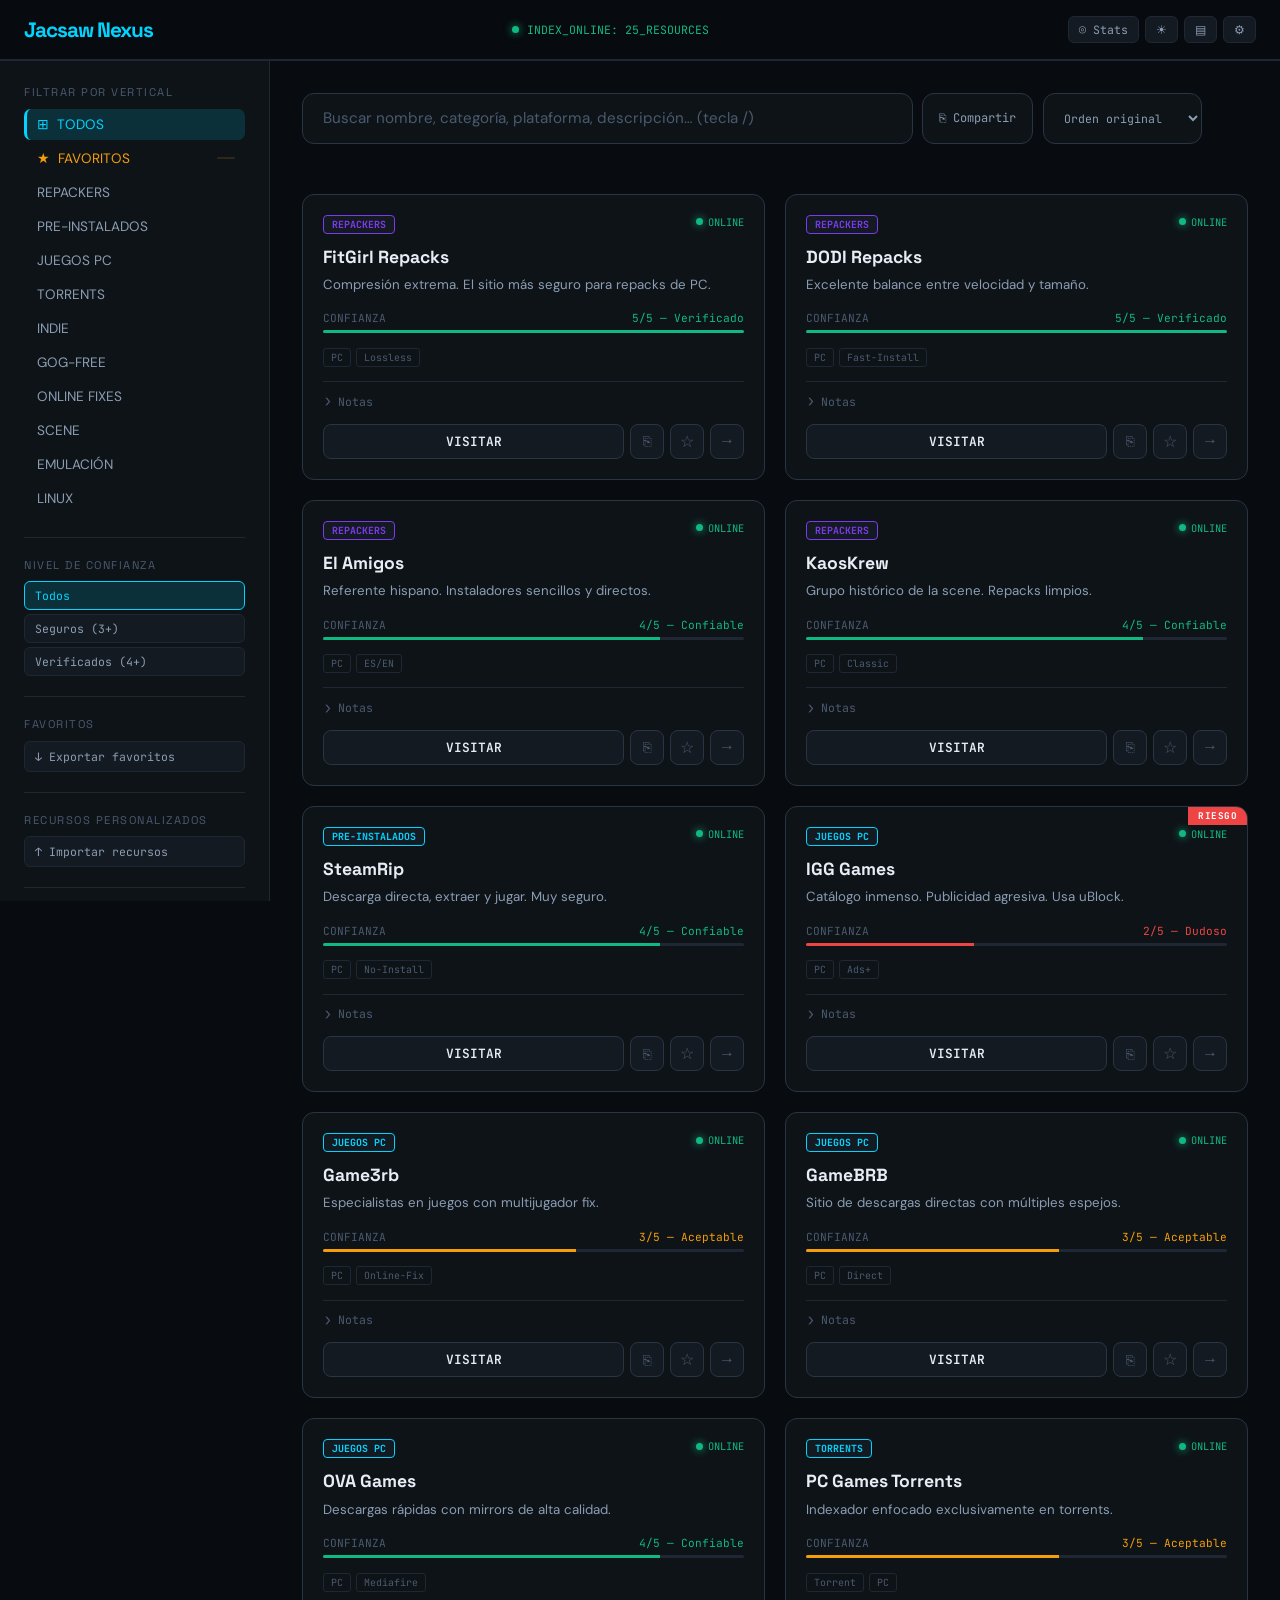
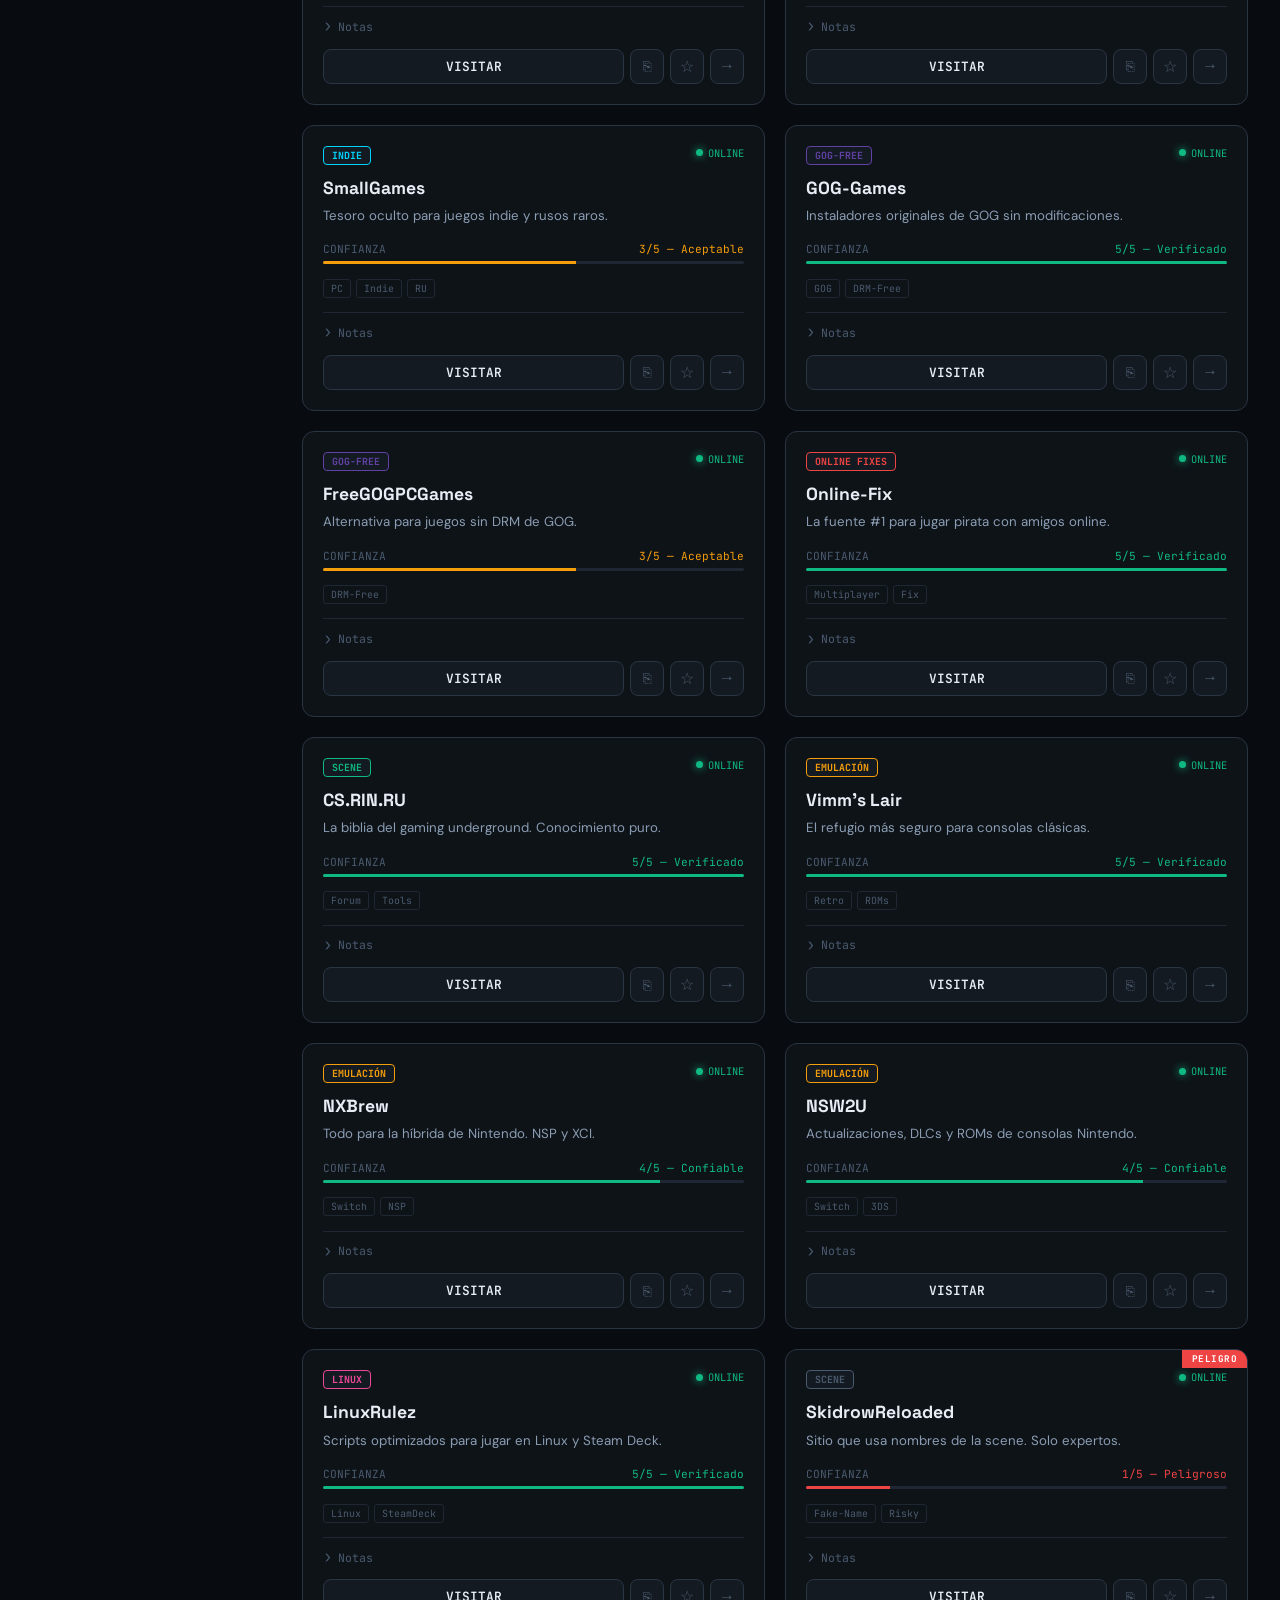
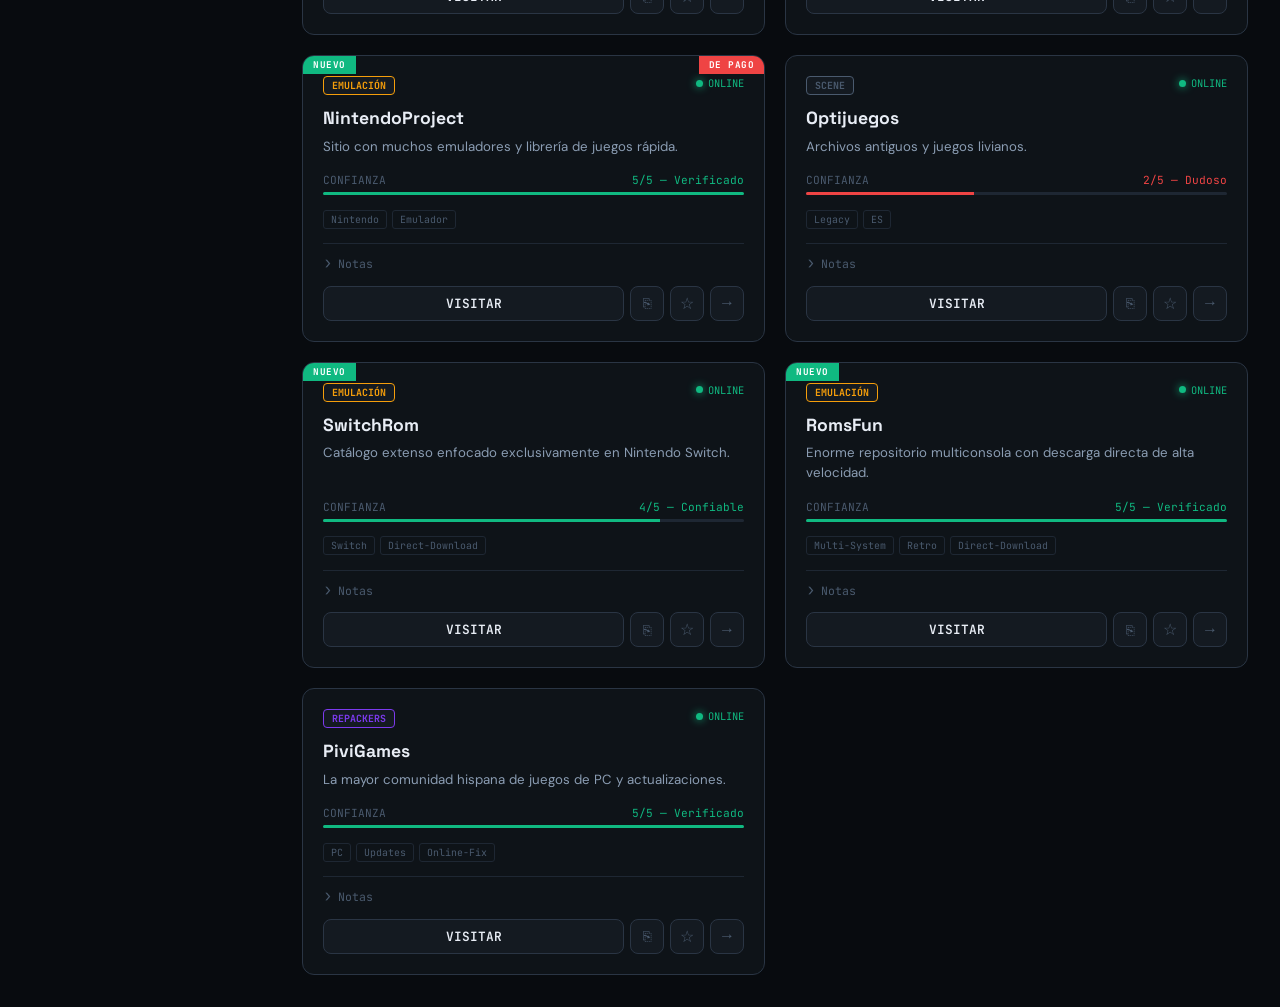
==== index.html @ 38a87153 "first commit" ====
<!DOCTYPE html>
<html lang="es" data-theme="dark">
<head>
    <meta charset="UTF-8">
    <meta name="viewport" content="width=device-width, initial-scale=1.0">
    <title>Jacsaw Nexus | El Índice Definitivo</title>
    <link href="https://fonts.googleapis.com/css2?family=Space+Grotesk:wght@500;700&family=DM+Sans:wght@400;500&family=JetBrains+Mono&display=swap" rel="stylesheet">
    <link rel="stylesheet" href="jacsaw-nexus.css">
</head>
<body>

<!-- ══════════════════════ NAVBAR ══════════════════════ -->
<nav class="navbar">
    <a href="#" class="logo">Jacsaw Nexus</a>
    <div class="navbar-center">
        <div class="global-stats">
            <span class="status-pulse"></span>
            <span id="nav-count">INDEX_ONLINE: 0_RESOURCES</span>
        </div>
    </div>
    <div class="navbar-actions">
        <button class="nav-btn" id="btn-stats"   title="Panel de estadísticas (S)">◎ Stats</button>
        <button class="nav-btn" id="btn-theme"   title="Cambiar tema (T)">☀</button>
        <button class="nav-btn" id="btn-view"    title="Cambiar vista (V)">▤</button>
        <button class="nav-btn nav-btn--admin" id="btn-admin" title="Panel de administración (Ctrl+Shift+A)">⚙</button>
        <button class="sidebar-toggle" id="sidebar-toggle" aria-label="Abrir filtros">☰</button>
    </div>
</nav>

<!-- ══════════════════════ STATS PANEL ══════════════════════ -->
<div class="stats-panel" id="stats-panel">
    <div class="stats-panel-inner">
        <div class="stats-summary">
            <div class="stat-card">
                <span class="stat-num" id="stat-total">0</span>
                <span class="stat-label">RECURSOS</span>
            </div>
            <div class="stat-card">
                <span class="stat-num" id="stat-avg">0.0</span>
                <span class="stat-label">CONFIANZA MEDIA</span>
            </div>
            <div class="stat-card">
                <span class="stat-num" id="stat-cats">0</span>
                <span class="stat-label">CATEGORÍAS</span>
            </div>
            <div class="stat-card">
                <span class="stat-num" id="stat-new">0</span>
                <span class="stat-label">NUEVOS</span>
            </div>
        </div>
        <div class="stats-distributions">
            <div class="stats-section">
                <h4 class="stats-section-title">POR CATEGORÍA</h4>
                <div id="stats-by-cat"></div>
            </div>
            <div class="stats-section">
                <h4 class="stats-section-title">DISTRIBUCIÓN DE CONFIANZA</h4>
                <div id="stats-by-trust"></div>
            </div>
        </div>
    </div>
</div>

<!-- ══════════════════════ MAIN LAYOUT ══════════════════════ -->
<div class="app-container">

    <!-- SIDEBAR -->
    <aside class="sidebar" id="sidebar">

        <!-- Categories -->
        <span class="filter-title">Filtrar por Vertical</span>
        <div id="filter-container">
            <div class="category-chip active" data-cat="ALL" onclick="filterByCategory('ALL')">
                <span>⊞</span> TODOS
            </div>
            <div class="category-chip fav-chip" data-cat="FAVORITES" onclick="filterByCategory('FAVORITES')">
                <span>★</span> FAVORITOS
                <span class="fav-count" id="sidebar-fav-count"></span>
            </div>
        </div>

        <!-- Trust filter -->
        <div class="sidebar-section">
            <span class="filter-title">Nivel de Confianza</span>
            <div class="trust-filter-group" id="trust-filter-group">
                <button class="trust-filter-btn active" data-trust="ALL">Todos</button>
                <button class="trust-filter-btn" data-trust="SAFE">Seguros (3+)</button>
                <button class="trust-filter-btn" data-trust="VERIFIED">Verificados (4+)</button>
            </div>
        </div>

        <!-- Export -->
        <div class="sidebar-section">
            <span class="filter-title">Favoritos</span>
            <button class="sidebar-action-btn" id="btn-export-fav">↓ Exportar favoritos</button>
        </div>

        <!-- Import -->
        <div class="sidebar-section">
            <span class="filter-title">Recursos personalizados</span>
            <button class="sidebar-action-btn" id="btn-open-import">↑ Importar recursos</button>
        </div>

        <!-- Info -->
        <div class="sidebar-section">
            <span class="filter-title">Información</span>
            <p class="sidebar-info">NEXUS HUB es un índice de curación. No alojamos archivos. Los enlaces son externos y bajo tu responsabilidad.</p>
            <p class="sidebar-info sidebar-hint">/ → buscar &nbsp;·&nbsp; S → stats &nbsp;·&nbsp; V → vista<br>Ctrl+Shift+A → admin</p>
        </div>
    </aside>

    <!-- MAIN CONTENT -->
    <main class="main-content">
        <div class="search-wrapper">
            <div class="search-row">
                <div class="search-input-wrap">
                    <input type="text" id="main-search" class="search-input" autocomplete="off"
                           placeholder="Buscar nombre, categoría, plataforma, descripción… (tecla /)">
                    <button class="clear-search" id="clear-search" aria-label="Limpiar" style="display:none">✕</button>
                    <div class="search-history" id="search-history"></div>
                </div>
                <button class="share-btn" id="btn-share" title="Compartir filtro actual">⎘ Compartir</button>
                <select class="sort-select" id="sort-select">
                    <option value="DEFAULT">Orden original</option>
                    <option value="TRUST_DESC">Mayor confianza</option>
                    <option value="TRUST_ASC">Menor confianza</option>
                    <option value="NAME_ASC">Nombre A → Z</option>
                    <option value="NAME_DESC">Nombre Z → A</option>
                </select>
            </div>
            <div class="result-info" id="result-info" aria-live="polite"></div>
        </div>

        <div id="resource-grid" class="resource-grid"></div>
    </main>
</div>

<!-- Overlay móvil -->
<div class="sidebar-overlay" id="sidebar-overlay"></div>

<!-- ══════════════════════ DETAIL MODAL ══════════════════════ -->
<div class="modal-overlay" id="detail-modal-overlay">
    <div class="modal detail-modal" id="detail-modal">
        <button class="modal-close" id="detail-modal-close">✕</button>
        <div id="detail-modal-content"></div>
    </div>
</div>

<!-- ══════════════════════ IMPORT MODAL ══════════════════════ -->
<div class="modal-overlay" id="import-modal-overlay">
    <div class="modal import-modal">
        <button class="modal-close" id="import-modal-close">✕</button>
        <h2 class="modal-title">Importar Recursos</h2>
        <p class="modal-subtitle">Pega un array JSON con tus recursos personalizados.
            <button class="link-btn" id="btn-import-example">Ver ejemplo</button>
        </p>
        <textarea id="import-textarea" class="import-textarea"
            placeholder='[{"name":"Mi Recurso","category":"DDL","url":"https://...","trust":4,"tags":["PC"],"desc":"Descripción."}]'></textarea>
        <div class="modal-actions">
            <button class="btn-secondary" id="import-cancel-btn">Cancelar</button>
            <button class="btn-primary" id="import-confirm-btn">↑ Importar</button>
        </div>
    </div>
</div>

<!-- ══════════════════════ ADMIN MODAL ══════════════════════ -->
<div class="modal-overlay" id="admin-modal-overlay">
    <div class="modal admin-modal">
        <div class="admin-header">
            <span class="admin-title">⚙ NEXUS ADMIN</span>
            <button class="modal-close" id="admin-modal-close">✕</button>
        </div>

        <!-- Login -->
        <div id="admin-login">
            <p class="modal-subtitle">Introduce la contraseña de administrador para continuar.</p>
            <input type="password" id="admin-password-input" class="form-input" placeholder="Contraseña...">
            <div class="modal-actions" style="margin-top:1rem">
                <button class="btn-secondary" id="admin-cancel-btn">Cancelar</button>
                <button class="btn-primary" id="admin-login-btn">Acceder</button>
            </div>
            <p class="admin-hint">HINT: nexus2025</p>
        </div>

        <!-- Panel (visible tras auth) -->
        <div id="admin-content" style="display:none">
            <div class="admin-toolbar">
                <button class="btn-primary" id="admin-add-btn">+ Añadir Recurso</button>
                <button class="btn-secondary" id="admin-restore-btn">↺ Restaurar ocultos</button>
            </div>
            <div id="admin-resource-list"></div>

            <!-- Resource Form -->
            <div id="resource-form-container" style="display:none" class="resource-form">
                <h3 id="form-title" class="form-section-title">Añadir Recurso</h3>
                <div class="form-grid">
                    <div class="form-group">
                        <label class="form-label">Nombre *</label>
                        <input type="text" id="f-name" class="form-input" placeholder="FitGirl Repacks">
                    </div>
                    <div class="form-group">
                        <label class="form-label">Categoría *</label>
                        <input type="text" id="f-category" class="form-input" list="cat-suggestions" placeholder="DDL">
                        <datalist id="cat-suggestions"></datalist>
                    </div>
                    <div class="form-group form-group--full">
                        <label class="form-label">URL *</label>
                        <input type="url" id="f-url" class="form-input" placeholder="https://...">
                    </div>
                    <div class="form-group form-group--full">
                        <label class="form-label">Descripción corta *</label>
                        <input type="text" id="f-desc" class="form-input" placeholder="Breve descripción del recurso.">
                    </div>
                    <div class="form-group form-group--full">
                        <label class="form-label">Notas extendidas</label>
                        <textarea id="f-notes" class="form-input form-textarea" placeholder="Consejos, advertencias, requisitos..."></textarea>
                    </div>
                    <div class="form-group">
                        <label class="form-label">Tags (separados por comas)</label>
                        <input type="text" id="f-tags" class="form-input" placeholder="PC, Torrent, Switch">
                    </div>
                    <div class="form-group">
                        <label class="form-label">Confianza (1–5)</label>
                        <input type="number" id="f-trust" class="form-input" min="1" max="5" value="3">
                    </div>
                    <div class="form-group">
                        <label class="form-label">Color acento</label>
                        <input type="color" id="f-color" class="form-input form-color" value="#00D4FF">
                    </div>
                    <div class="form-group">
                        <label class="form-label">Etiqueta de aviso</label>
                        <input type="text" id="f-warn" class="form-input" placeholder="RIESGO / PELIGRO (opcional)">
                    </div>
                    <div class="form-group form-group--check">
                        <label class="checkbox-label">
                            <input type="checkbox" id="f-isnew"> Marcar como Nuevo
                        </label>
                    </div>
                </div>
                <input type="hidden" id="f-editing-id">
                <div class="modal-actions" style="margin-top:1.5rem">
                    <button class="btn-secondary" id="form-cancel-btn">Cancelar</button>
                    <button class="btn-primary" id="form-save-btn">Guardar recurso</button>
                </div>
            </div>
        </div>
    </div>
</div>

<!-- ══════════════════════ TOAST ══════════════════════ -->
<div id="toast-container" class="toast-container"></div>

<script src="data.js"></script>
<script src="app.js"></script>
</body>
</html>
---- jacsaw-nexus.css ----
/* =============================================
   NEXUS HUB — nexus.css
   ============================================= */

/* --- VARIABLES DARK (default) --- */
:root {
    --bg-primary:    #080B0F;
    --bg-secondary:  #0E1318;
    --bg-tertiary:   #141A21;
    --bg-hover:      #0F161E;
    --border-subtle: #1E2733;
    --border-medium: #2A3544;
    --accent:        #00D4FF;
    --accent-glow:   rgba(0, 212, 255, 0.15);
    --success:       #10B981;
    --warning:       #F59E0B;
    --danger:        #EF4444;
    --text-primary:  #E8EDF5;
    --text-secondary:#8B9DB3;
    --text-tertiary: #4A5A6E;

    --font-display: 'Space Grotesk', sans-serif;
    --font-body:    'DM Sans', sans-serif;
    --font-mono:    'JetBrains Mono', monospace;
    --transition:   200ms cubic-bezier(0.4, 0, 0.2, 1);
    --radius:       12px;
    --shadow:       0 8px 32px rgba(0,0,0,0.4);
}

/* --- VARIABLES LIGHT --- */
[data-theme="light"] {
    --bg-primary:    #F2F5F9;
    --bg-secondary:  #FFFFFF;
    --bg-tertiary:   #E8EDF5;
    --bg-hover:      #EDF1F8;
    --border-subtle: #D1DAE6;
    --border-medium: #B0C0D0;
    --accent:        #0099BB;
    --accent-glow:   rgba(0, 153, 187, 0.12);
    --success:       #059669;
    --warning:       #D97706;
    --danger:        #DC2626;
    --text-primary:  #0D1520;
    --text-secondary:#3A4D62;
    --text-tertiary: #7A8FA5;
    --shadow:        0 8px 32px rgba(0,0,0,0.12);
}

/* --- RESET --- */
*, *::before, *::after { margin: 0; padding: 0; box-sizing: border-box; }

body {
    background: var(--bg-primary);
    color: var(--text-primary);
    font-family: var(--font-body);
    overflow-x: hidden;
    -webkit-font-smoothing: antialiased;
    transition: background var(--transition), color var(--transition);
}

/* ============================================================
   NAVBAR
   ============================================================ */
.navbar {
    height: 60px;
    border-bottom: 1px solid var(--border-subtle);
    display: flex;
    align-items: center;
    padding: 0 1.5rem;
    position: sticky;
    top: 0;
    background: rgba(8,11,15,0.92);
    backdrop-filter: blur(12px);
    z-index: 1000;
    gap: 1rem;
}
[data-theme="light"] .navbar { background: rgba(242,245,249,0.92); }

.logo {
    font-family: var(--font-display);
    font-weight: 700;
    font-size: 1.3rem;
    color: var(--accent);
    text-decoration: none;
    letter-spacing: -1px;
    flex-shrink: 0;
}

.navbar-center { flex: 1; display: flex; justify-content: center; }

.global-stats {
    font-family: var(--font-mono);
    font-size: 0.72rem;
    color: var(--success);
    display: flex;
    align-items: center;
    gap: 8px;
}

.navbar-actions { display: flex; align-items: center; gap: 6px; }

.nav-btn {
    background: var(--bg-tertiary);
    border: 1px solid var(--border-subtle);
    color: var(--text-secondary);
    font-family: var(--font-mono);
    font-size: 0.72rem;
    padding: 5px 10px;
    border-radius: 6px;
    cursor: pointer;
    transition: var(--transition);
    white-space: nowrap;
}
.nav-btn:hover, .nav-btn.active { border-color: var(--accent); color: var(--accent); }
.nav-btn--admin:hover { border-color: var(--warning); color: var(--warning); }

.sidebar-toggle {
    display: none;
    background: var(--bg-tertiary);
    border: 1px solid var(--border-medium);
    color: var(--text-primary);
    font-size: 1.1rem;
    width: 34px; height: 34px;
    border-radius: 6px;
    cursor: pointer;
    align-items: center;
    justify-content: center;
    transition: var(--transition);
}
.sidebar-toggle:hover { border-color: var(--accent); color: var(--accent); }

/* ============================================================
   STATUS PULSE
   ============================================================ */
.status-pulse {
    width: 7px; height: 7px;
    background: var(--success);
    border-radius: 50%;
    box-shadow: 0 0 8px var(--success);
    animation: pulse 2s infinite;
    flex-shrink: 0;
}
@keyframes pulse {
    0%, 100% { opacity: 1; transform: scale(1); }
    50%       { opacity: 0.4; transform: scale(1.15); }
}

/* ============================================================
   STATS PANEL
   ============================================================ */
.stats-panel {
    overflow: hidden;
    max-height: 0;
    transition: max-height 0.4s cubic-bezier(0.4,0,0.2,1);
    border-bottom: 1px solid var(--border-subtle);
    background: var(--bg-secondary);
}
.stats-panel.open { max-height: 400px; }

.stats-panel-inner {
    padding: 1.5rem 2rem;
    display: flex;
    flex-direction: column;
    gap: 1.5rem;
}

.stats-summary {
    display: grid;
    grid-template-columns: repeat(4, 1fr);
    gap: 1rem;
}

.stat-card {
    background: var(--bg-tertiary);
    border: 1px solid var(--border-subtle);
    border-radius: var(--radius);
    padding: 1rem;
    display: flex;
    flex-direction: column;
    gap: 4px;
    text-align: center;
}
.stat-num {
    font-family: var(--font-display);
    font-size: 2rem;
    font-weight: 700;
    color: var(--accent);
    line-height: 1;
}
.stat-label {
    font-family: var(--font-mono);
    font-size: 0.65rem;
    color: var(--text-tertiary);
    letter-spacing: 1px;
}

.stats-distributions {
    display: grid;
    grid-template-columns: 1fr 1fr;
    gap: 2rem;
}
.stats-section-title {
    font-family: var(--font-mono);
    font-size: 0.65rem;
    color: var(--text-tertiary);
    letter-spacing: 1px;
    margin-bottom: 0.75rem;
}
.stats-bar-row {
    display: flex;
    align-items: center;
    gap: 8px;
    margin-bottom: 6px;
}
.stats-label {
    font-family: var(--font-mono);
    font-size: 0.7rem;
    color: var(--text-secondary);
    width: 120px;
    flex-shrink: 0;
    white-space: nowrap;
    overflow: hidden;
    text-overflow: ellipsis;
}
.stats-bar-track {
    flex: 1;
    height: 5px;
    background: var(--border-subtle);
    border-radius: 3px;
    overflow: hidden;
}
.stats-bar-fill {
    height: 100%;
    background: var(--accent);
    border-radius: 3px;
    transition: width 0.6s cubic-bezier(0.4,0,0.2,1);
}
.stats-count {
    font-family: var(--font-mono);
    font-size: 0.7rem;
    color: var(--text-tertiary);
    width: 20px;
    text-align: right;
}

/* ============================================================
   LAYOUT
   ============================================================ */
.app-container {
    display: grid;
    grid-template-columns: 270px 1fr;
    min-height: calc(100vh - 60px);
}

/* ============================================================
   SIDEBAR
   ============================================================ */
.sidebar {
    background: var(--bg-secondary);
    border-right: 1px solid var(--border-subtle);
    padding: 1.5rem;
    position: sticky;
    top: 60px;
    height: calc(100vh - 60px);
    overflow-y: auto;
    scrollbar-width: thin;
    scrollbar-color: var(--border-medium) transparent;
    display: flex;
    flex-direction: column;
    gap: 0;
}

.filter-title {
    font-family: var(--font-display);
    font-size: 0.7rem;
    color: var(--text-tertiary);
    text-transform: uppercase;
    letter-spacing: 1.5px;
    margin-bottom: 0.6rem;
    display: block;
}

.category-chip {
    display: flex;
    align-items: center;
    gap: 8px;
    padding: 7px 10px;
    border-radius: 7px;
    cursor: pointer;
    transition: var(--transition);
    margin-bottom: 3px;
    font-size: 0.85rem;
    color: var(--text-secondary);
    user-select: none;
    border-left: 3px solid transparent;
}
.category-chip:hover { background: var(--bg-tertiary); color: var(--text-primary); }
.category-chip.active { background: var(--accent-glow); color: var(--accent); border-left-color: var(--accent); }

.fav-chip { color: var(--warning); }
.fav-chip:hover { color: var(--warning); background: rgba(245,158,11,0.08); }
.fav-chip.active { background: rgba(245,158,11,0.1); color: var(--warning); border-left-color: var(--warning); }
.fav-count {
    margin-left: auto;
    font-family: var(--font-mono);
    font-size: 0.65rem;
    background: rgba(245,158,11,0.15);
    color: var(--warning);
    padding: 1px 6px;
    border-radius: 10px;
    min-width: 18px;
    text-align: center;
}

.sidebar-section {
    margin-top: 1.25rem;
    padding-top: 1.25rem;
    border-top: 1px solid var(--border-subtle);
}

.trust-filter-group {
    display: flex;
    flex-direction: column;
    gap: 4px;
}
.trust-filter-btn {
    background: var(--bg-tertiary);
    border: 1px solid var(--border-subtle);
    color: var(--text-secondary);
    font-family: var(--font-mono);
    font-size: 0.72rem;
    padding: 6px 10px;
    border-radius: 6px;
    cursor: pointer;
    transition: var(--transition);
    text-align: left;
}
.trust-filter-btn:hover { border-color: var(--accent); color: var(--accent); }
.trust-filter-btn.active { background: var(--accent-glow); border-color: var(--accent); color: var(--accent); }

.sidebar-action-btn {
    width: 100%;
    background: var(--bg-tertiary);
    border: 1px solid var(--border-subtle);
    color: var(--text-secondary);
    font-family: var(--font-mono);
    font-size: 0.72rem;
    padding: 7px 10px;
    border-radius: 6px;
    cursor: pointer;
    transition: var(--transition);
    text-align: left;
}
.sidebar-action-btn:hover { border-color: var(--accent); color: var(--accent); }

.sidebar-info {
    font-size: 0.75rem;
    color: var(--text-tertiary);
    line-height: 1.5;
}
.sidebar-hint {
    margin-top: 0.5rem;
    font-family: var(--font-mono);
    font-size: 0.65rem;
    color: var(--text-tertiary);
    opacity: 0.6;
}

/* ============================================================
   MAIN CONTENT
   ============================================================ */
.main-content { padding: 2rem; }

/* ============================================================
   SEARCH
   ============================================================ */
.search-wrapper { margin-bottom: 1.75rem; max-width: 900px; }

.search-row {
    display: flex;
    gap: 0.6rem;
    align-items: stretch;
}

.search-input-wrap {
    position: relative;
    flex: 1;
}

.search-input {
    width: 100%;
    background: var(--bg-secondary);
    border: 1px solid var(--border-medium);
    padding: 0.9rem 2.8rem 0.9rem 1.25rem;
    border-radius: var(--radius);
    color: var(--text-primary);
    font-size: 0.95rem;
    outline: none;
    transition: var(--transition);
    font-family: var(--font-body);
}
.search-input:focus {
    border-color: var(--accent);
    box-shadow: 0 0 0 3px var(--accent-glow);
}
.search-input::placeholder { color: var(--text-tertiary); }

.clear-search {
    position: absolute;
    right: 10px; top: 50%;
    transform: translateY(-50%);
    background: none;
    border: none;
    color: var(--text-tertiary);
    font-size: 0.85rem;
    cursor: pointer;
    padding: 4px 6px;
    border-radius: 4px;
    line-height: 1;
    transition: var(--transition);
    display: flex;
    align-items: center;
}
.clear-search:hover { color: var(--text-primary); background: var(--border-subtle); }

/* Search history */
.search-history {
    position: absolute;
    top: calc(100% + 4px);
    left: 0; right: 0;
    background: var(--bg-secondary);
    border: 1px solid var(--border-medium);
    border-radius: var(--radius);
    box-shadow: var(--shadow);
    z-index: 500;
    overflow: hidden;
    display: none;
}
.search-history.visible { display: block; }
.history-item {
    padding: 8px 14px;
    font-size: 0.85rem;
    color: var(--text-secondary);
    cursor: pointer;
    transition: var(--transition);
    font-family: var(--font-mono);
    font-size: 0.78rem;
}
.history-item:hover { background: var(--bg-tertiary); color: var(--text-primary); }
.history-label {
    padding: 6px 14px 4px;
    font-family: var(--font-mono);
    font-size: 0.62rem;
    color: var(--text-tertiary);
    letter-spacing: 1px;
    border-bottom: 1px solid var(--border-subtle);
}

.share-btn {
    background: var(--bg-secondary);
    border: 1px solid var(--border-medium);
    color: var(--text-secondary);
    font-family: var(--font-mono);
    font-size: 0.75rem;
    padding: 0 1rem;
    border-radius: var(--radius);
    cursor: pointer;
    transition: var(--transition);
    white-space: nowrap;
    flex-shrink: 0;
}
.share-btn:hover { border-color: var(--accent); color: var(--accent); }

.sort-select {
    background: var(--bg-secondary);
    border: 1px solid var(--border-medium);
    color: var(--text-secondary);
    padding: 0 1rem;
    border-radius: var(--radius);
    font-family: var(--font-mono);
    font-size: 0.72rem;
    outline: none;
    cursor: pointer;
    transition: var(--transition);
    white-space: nowrap;
    flex-shrink: 0;
}
.sort-select:hover, .sort-select:focus { border-color: var(--accent); color: var(--text-primary); }

.result-info {
    margin-top: 0.5rem;
    font-family: var(--font-mono);
    font-size: 0.72rem;
    color: var(--text-tertiary);
    min-height: 1.2em;
}
.result-info strong { color: var(--accent); }

/* Highlight */
.hl {
    background: rgba(0,212,255,0.18);
    color: var(--accent);
    border-radius: 2px;
    padding: 0 1px;
}
[data-theme="light"] .hl { background: rgba(0,153,187,0.15); }

/* ============================================================
   GRID VIEW
   ============================================================ */
.resource-grid {
    display: grid;
    grid-template-columns: repeat(auto-fill, minmax(320px, 1fr));
    gap: 1.25rem;
}

/* Card */
.card {
    background: var(--bg-secondary);
    border: 1px solid var(--border-medium);
    border-radius: var(--radius);
    padding: 1.25rem;
    display: flex;
    flex-direction: column;
    transition: transform var(--transition), border-color var(--transition), background var(--transition);
    position: relative;
    overflow: hidden;
    animation: cardIn 0.28s ease both;
}
@keyframes cardIn {
    from { opacity: 0; transform: translateY(10px); }
    to   { opacity: 1; transform: translateY(0); }
}
.card:hover { transform: translateY(-3px); border-color: var(--accent); background: var(--bg-hover); }

.card-header {
    display: flex;
    justify-content: space-between;
    align-items: flex-start;
    margin-bottom: 0.75rem;
}

.cat-badge {
    font-family: var(--font-mono);
    font-size: 0.62rem;
    font-weight: bold;
    padding: 2px 8px;
    border-radius: 4px;
    background: var(--bg-tertiary);
    border: 1px solid currentColor;
}

.online-indicator {
    display: flex;
    align-items: center;
    gap: 5px;
    font-family: var(--font-mono);
    font-size: 0.65rem;
    color: var(--success);
}

.card-title {
    font-family: var(--font-display);
    font-size: 1.1rem;
    margin-bottom: 0.4rem;
    line-height: 1.3;
    transition: color var(--transition);
}
.card-title:hover { color: var(--accent); }

.card-desc {
    font-size: 0.83rem;
    color: var(--text-secondary);
    margin-bottom: 1rem;
    flex-grow: 1;
    line-height: 1.55;
}

/* Trust */
.trust-section { margin-bottom: 0.9rem; }
.trust-label {
    display: flex;
    justify-content: space-between;
    font-size: 0.7rem;
    margin-bottom: 5px;
    font-family: var(--font-mono);
    color: var(--text-tertiary);
}
.trust-bar-bg {
    height: 3px;
    background: var(--border-subtle);
    border-radius: 2px;
    overflow: hidden;
}
.trust-bar-fill { height: 100%; transition: width 0.8s ease; }

/* Tags */
.tag-container { display: flex; flex-wrap: wrap; gap: 5px; margin-bottom: 0.9rem; }
.tag {
    font-size: 0.62rem;
    color: var(--text-tertiary);
    border: 1px solid var(--border-subtle);
    padding: 2px 7px;
    border-radius: 3px;
    font-family: var(--font-mono);
}

/* Notes */
.notes-section { margin-bottom: 0.9rem; border-top: 1px solid var(--border-subtle); padding-top: 0.7rem; }
.notes-toggle {
    background: none;
    border: none;
    color: var(--text-tertiary);
    font-family: var(--font-mono);
    font-size: 0.72rem;
    cursor: pointer;
    display: flex;
    align-items: center;
    gap: 5px;
    transition: color var(--transition);
    padding: 0;
}
.notes-toggle:hover { color: var(--accent); }
.notes-toggle-icon { display: inline-block; transition: transform 0.2s; font-size: 1rem; line-height: 1; }
.notes-content { display: none; margin-top: 0.5rem; }
.notes-content.open { display: block; }
.notes-text {
    font-size: 0.78rem;
    color: var(--text-secondary);
    line-height: 1.6;
    padding: 0.6rem 0.8rem;
    background: var(--bg-tertiary);
    border-radius: 6px;
    border-left: 2px solid var(--accent);
}

/* Card actions */
.card-actions {
    display: flex;
    gap: 6px;
    align-items: stretch;
    margin-top: auto;
}

.btn-visit {
    background: var(--bg-tertiary);
    color: var(--text-primary);
    text-align: center;
    padding: 8px 10px;
    border-radius: 8px;
    text-decoration: none;
    font-size: 0.8rem;
    font-weight: 600;
    font-family: var(--font-mono);
    transition: var(--transition);
    border: 1px solid var(--border-medium);
    flex: 1;
    display: flex;
    align-items: center;
    justify-content: center;
}
.btn-visit:hover { background: var(--accent); color: var(--bg-primary); border-color: var(--accent); }
.btn-visit--sm { flex: none; padding: 5px 10px; font-size: 0.72rem; }

.btn-copy {
    background: var(--bg-tertiary);
    border: 1px solid var(--border-medium);
    color: var(--text-tertiary);
    border-radius: 8px;
    width: 34px;
    cursor: pointer;
    font-size: 0.9rem;
    display: flex;
    align-items: center;
    justify-content: center;
    transition: var(--transition);
    flex-shrink: 0;
}
.btn-copy:hover { border-color: var(--accent); color: var(--accent); }
.btn-copy.copied { border-color: var(--success); color: var(--success); }

.btn-fav {
    background: var(--bg-tertiary);
    border: 1px solid var(--border-medium);
    color: var(--text-tertiary);
    border-radius: 8px;
    width: 34px;
    cursor: pointer;
    font-size: 1rem;
    display: flex;
    align-items: center;
    justify-content: center;
    transition: var(--transition);
    flex-shrink: 0;
}
.btn-fav:hover { border-color: var(--warning); color: var(--warning); }
.btn-fav.is-fav { color: var(--warning); border-color: var(--warning); background: rgba(245,158,11,0.08); }

.btn-info {
    background: var(--bg-tertiary);
    border: 1px solid var(--border-medium);
    color: var(--text-tertiary);
    border-radius: 8px;
    width: 34px;
    cursor: pointer;
    font-size: 1rem;
    display: flex;
    align-items: center;
    justify-content: center;
    transition: var(--transition);
    flex-shrink: 0;
}
.btn-info:hover { border-color: var(--accent); color: var(--accent); }

/* Badges */
.warning-strip {
    position: absolute;
    top: 0; right: 0;
    background: var(--danger);
    color: white;
    font-size: 0.58rem;
    padding: 3px 10px;
    font-weight: bold;
    font-family: var(--font-mono);
    letter-spacing: 0.5px;
}
.new-badge {
    position: absolute;
    top: 0; left: 0;
    background: var(--success);
    color: white;
    font-size: 0.58rem;
    padding: 3px 10px;
    font-weight: bold;
    font-family: var(--font-mono);
    letter-spacing: 0.5px;
}
.new-badge--sm {
    position: relative;
    top: auto; left: auto;
    display: inline-block;
    border-radius: 3px;
    padding: 1px 5px;
    margin-right: 4px;
    font-size: 0.55rem;
    vertical-align: middle;
}

/* ============================================================
   LIST VIEW
   ============================================================ */
.resource-list { display: flex; flex-direction: column; gap: 0; }

.list-header, .list-row {
    display: grid;
    grid-template-columns: 2fr 1fr 1.4fr 1.2fr 1fr;
    align-items: center;
    gap: 1rem;
    padding: 10px 14px;
    border-radius: 6px;
}

.list-header {
    font-family: var(--font-mono);
    font-size: 0.65rem;
    color: var(--text-tertiary);
    letter-spacing: 1px;
    text-transform: uppercase;
    margin-bottom: 4px;
    padding-bottom: 8px;
    border-bottom: 1px solid var(--border-subtle);
}

.list-row {
    background: var(--bg-secondary);
    border: 1px solid var(--border-subtle);
    margin-bottom: 4px;
    transition: var(--transition);
    animation: cardIn 0.2s ease both;
}
.list-row:hover { border-color: var(--accent); background: var(--bg-hover); }
.list-row--warn { border-left: 3px solid var(--danger); }

.list-name {
    display: flex;
    align-items: center;
    gap: 8px;
    cursor: pointer;
    font-weight: 500;
    font-size: 0.9rem;
    color: var(--text-primary);
    transition: color var(--transition);
}
.list-name:hover { color: var(--accent); }

.list-trust {
    font-family: var(--font-mono);
    font-size: 0.78rem;
    display: flex;
    align-items: center;
    gap: 6px;
}

.list-tags { display: flex; flex-wrap: wrap; gap: 4px; }

.list-actions { display: flex; gap: 5px; align-items: center; }

/* ============================================================
   EMPTY STATE
   ============================================================ */
.empty-state {
    grid-column: 1 / -1;
    text-align: center;
    padding: 4rem 2rem;
    color: var(--text-tertiary);
}
.empty-state-icon { font-size: 2.5rem; margin-bottom: 1rem; }
.empty-state h3 {
    font-family: var(--font-display);
    font-size: 1.1rem;
    color: var(--text-secondary);
    margin-bottom: 0.5rem;
}
.empty-state p { font-size: 0.85rem; font-family: var(--font-mono); line-height: 1.6; }

/* ============================================================
   MODAL BASE
   ============================================================ */
.modal-overlay {
    position: fixed;
    inset: 0;
    background: rgba(0,0,0,0.6);
    backdrop-filter: blur(4px);
    z-index: 2000;
    display: flex;
    align-items: center;
    justify-content: center;
    opacity: 0;
    pointer-events: none;
    transition: opacity 0.2s;
}
.modal-overlay.active { opacity: 1; pointer-events: all; }

.modal {
    background: var(--bg-secondary);
    border: 1px solid var(--border-medium);
    border-radius: var(--radius);
    padding: 2rem;
    position: relative;
    box-shadow: var(--shadow);
    transform: translateY(10px);
    transition: transform 0.2s;
    max-height: 90vh;
    overflow-y: auto;
    scrollbar-width: thin;
}
.modal-overlay.active .modal { transform: translateY(0); }

.modal-close {
    position: absolute;
    top: 1rem; right: 1rem;
    background: var(--bg-tertiary);
    border: 1px solid var(--border-subtle);
    color: var(--text-secondary);
    width: 30px; height: 30px;
    border-radius: 6px;
    cursor: pointer;
    font-size: 0.85rem;
    transition: var(--transition);
    display: flex;
    align-items: center;
    justify-content: center;
}
.modal-close:hover { border-color: var(--danger); color: var(--danger); }

.modal-title {
    font-family: var(--font-display);
    font-size: 1.25rem;
    margin-bottom: 0.5rem;
}
.modal-subtitle {
    font-size: 0.85rem;
    color: var(--text-secondary);
    margin-bottom: 1rem;
    line-height: 1.5;
}
.modal-actions {
    display: flex;
    gap: 0.75rem;
    justify-content: flex-end;
    flex-wrap: wrap;
}

.btn-primary {
    background: var(--accent);
    color: var(--bg-primary);
    border: none;
    padding: 8px 18px;
    border-radius: 8px;
    font-family: var(--font-mono);
    font-size: 0.8rem;
    font-weight: 600;
    cursor: pointer;
    transition: var(--transition);
}
.btn-primary:hover { opacity: 0.85; }
.btn-secondary {
    background: var(--bg-tertiary);
    color: var(--text-secondary);
    border: 1px solid var(--border-medium);
    padding: 8px 18px;
    border-radius: 8px;
    font-family: var(--font-mono);
    font-size: 0.8rem;
    cursor: pointer;
    transition: var(--transition);
}
.btn-secondary:hover { border-color: var(--accent); color: var(--accent); }

.link-btn {
    background: none;
    border: none;
    color: var(--accent);
    cursor: pointer;
    font-size: inherit;
    text-decoration: underline;
    font-family: inherit;
}

/* ============================================================
   DETAIL MODAL
   ============================================================ */
.detail-modal { width: min(600px, 92vw); }

.detail-header { margin-bottom: 1.25rem; }
.detail-header > div { margin-bottom: 0.75rem; }

.detail-title {
    font-family: var(--font-display);
    font-size: 1.6rem;
    margin-bottom: 0.6rem;
    line-height: 1.2;
}
.detail-trust {
    display: flex;
    align-items: center;
    gap: 12px;
    font-family: var(--font-mono);
    font-size: 0.8rem;
    margin-bottom: 1rem;
}
.detail-desc {
    font-size: 0.9rem;
    color: var(--text-secondary);
    line-height: 1.6;
    margin-bottom: 1.25rem;
    padding-bottom: 1.25rem;
    border-bottom: 1px solid var(--border-subtle);
}
.detail-section { margin-bottom: 1rem; }
.detail-section-title {
    font-family: var(--font-mono);
    font-size: 0.65rem;
    color: var(--text-tertiary);
    letter-spacing: 1px;
    text-transform: uppercase;
    margin-bottom: 0.5rem;
}
.detail-notes {
    font-size: 0.83rem;
    color: var(--text-secondary);
    line-height: 1.65;
    background: var(--bg-tertiary);
    padding: 0.75rem 1rem;
    border-radius: 8px;
    border-left: 2px solid var(--accent);
}
.detail-actions {
    display: flex;
    gap: 8px;
    margin-top: 1.5rem;
    padding-top: 1.25rem;
    border-top: 1px solid var(--border-subtle);
    align-items: stretch;
}
.detail-copy {
    background: var(--bg-tertiary);
    border: 1px solid var(--border-medium);
    color: var(--text-secondary);
    padding: 0 14px;
    border-radius: 8px;
    cursor: pointer;
    font-family: var(--font-mono);
    font-size: 0.75rem;
    transition: var(--transition);
    white-space: nowrap;
}
.detail-copy:hover { border-color: var(--accent); color: var(--accent); }

/* ============================================================
   IMPORT MODAL
   ============================================================ */
.import-modal { width: min(640px, 92vw); }

.import-textarea {
    width: 100%;
    height: 200px;
    background: var(--bg-tertiary);
    border: 1px solid var(--border-medium);
    color: var(--text-primary);
    font-family: var(--font-mono);
    font-size: 0.78rem;
    padding: 0.75rem 1rem;
    border-radius: 8px;
    resize: vertical;
    outline: none;
    margin-bottom: 1rem;
    transition: var(--transition);
}
.import-textarea:focus { border-color: var(--accent); }

/* ============================================================
   ADMIN MODAL
   ============================================================ */
.admin-modal { width: min(860px, 95vw); padding-top: 1rem; }

.admin-header {
    display: flex;
    align-items: center;
    justify-content: space-between;
    margin-bottom: 1.5rem;
    padding-bottom: 1rem;
    border-bottom: 1px solid var(--border-subtle);
}
.admin-title {
    font-family: var(--font-display);
    font-size: 1.1rem;
    color: var(--warning);
    letter-spacing: -0.5px;
}
.admin-hint {
    margin-top: 1rem;
    font-family: var(--font-mono);
    font-size: 0.72rem;
    color: var(--text-tertiary);
    text-align: center;
}
.admin-toolbar {
    display: flex;
    gap: 0.75rem;
    margin-bottom: 1rem;
    flex-wrap: wrap;
}

/* Admin table */
.admin-table {
    width: 100%;
    border-collapse: collapse;
    font-size: 0.82rem;
}
.admin-table th {
    font-family: var(--font-mono);
    font-size: 0.62rem;
    color: var(--text-tertiary);
    letter-spacing: 1px;
    text-align: left;
    padding: 6px 10px;
    border-bottom: 1px solid var(--border-subtle);
}
.admin-table td {
    padding: 8px 10px;
    border-bottom: 1px solid var(--border-subtle);
    vertical-align: middle;
}
.admin-table tr:hover td { background: var(--bg-tertiary); }
.admin-action-btn {
    background: var(--bg-tertiary);
    border: 1px solid var(--border-subtle);
    color: var(--text-secondary);
    padding: 4px 10px;
    border-radius: 5px;
    cursor: pointer;
    font-size: 0.72rem;
    font-family: var(--font-mono);
    transition: var(--transition);
    margin-right: 4px;
}
.admin-action-btn:hover { border-color: var(--accent); color: var(--accent); }
.admin-action-btn--danger:hover { border-color: var(--danger); color: var(--danger); }

/* Resource form */
.resource-form {
    margin-top: 1.5rem;
    padding-top: 1.5rem;
    border-top: 1px solid var(--border-subtle);
}
.form-section-title {
    font-family: var(--font-display);
    font-size: 1rem;
    margin-bottom: 1rem;
}
.form-grid {
    display: grid;
    grid-template-columns: 1fr 1fr;
    gap: 0.85rem;
}
.form-group { display: flex; flex-direction: column; gap: 5px; }
.form-group--full { grid-column: 1 / -1; }
.form-group--check { justify-content: flex-end; padding-bottom: 4px; }
.form-label {
    font-family: var(--font-mono);
    font-size: 0.68rem;
    color: var(--text-tertiary);
    letter-spacing: 0.5px;
}
.form-input {
    background: var(--bg-tertiary);
    border: 1px solid var(--border-medium);
    color: var(--text-primary);
    padding: 8px 12px;
    border-radius: 8px;
    font-family: var(--font-body);
    font-size: 0.88rem;
    outline: none;
    transition: var(--transition);
}
.form-input:focus { border-color: var(--accent); box-shadow: 0 0 0 2px var(--accent-glow); }
.form-textarea { min-height: 90px; resize: vertical; line-height: 1.5; }
.form-color { padding: 4px 8px; height: 38px; cursor: pointer; }
.checkbox-label {
    display: flex;
    align-items: center;
    gap: 8px;
    cursor: pointer;
    font-size: 0.85rem;
    color: var(--text-secondary);
}

/* ============================================================
   TOAST
   ============================================================ */
.toast-container {
    position: fixed;
    bottom: 1.5rem;
    right: 1.5rem;
    z-index: 9999;
    display: flex;
    flex-direction: column;
    gap: 8px;
    pointer-events: none;
}
.toast {
    background: var(--bg-secondary);
    border: 1px solid var(--border-medium);
    border-left: 3px solid var(--accent);
    color: var(--text-primary);
    padding: 10px 16px;
    border-radius: 8px;
    font-family: var(--font-mono);
    font-size: 0.78rem;
    box-shadow: var(--shadow);
    opacity: 0;
    transform: translateX(20px);
    transition: opacity 0.25s, transform 0.25s;
    max-width: 320px;
}
.toast.visible { opacity: 1; transform: translateX(0); }
.toast--success { border-left-color: var(--success); }
.toast--error   { border-left-color: var(--danger); }
.toast--warning { border-left-color: var(--warning); }

/* ============================================================
   SIDEBAR OVERLAY (mobile)
   ============================================================ */
.sidebar-overlay {
    display: none;
    position: fixed;
    inset: 0;
    background: rgba(0,0,0,0.5);
    z-index: 900;
    backdrop-filter: blur(2px);
}
.sidebar-overlay.active { display: block; }

/* ============================================================
   RESPONSIVE
   ============================================================ */
@media (max-width: 960px) {
    .app-container { grid-template-columns: 1fr; }
    .sidebar {
        position: fixed;
        top: 60px; left: 0;
        height: calc(100vh - 60px);
        width: 270px;
        z-index: 950;
        transform: translateX(-100%);
        transition: transform 0.3s cubic-bezier(0.4,0,0.2,1);
    }
    .sidebar.open { transform: translateX(0); }
    .sidebar-toggle { display: flex; }
    .main-content { padding: 1.25rem 1rem; }
    .resource-grid { grid-template-columns: 1fr; }
    .stats-summary { grid-template-columns: 1fr 1fr; }
    .stats-distributions { grid-template-columns: 1fr; }
}
@media (max-width: 600px) {
    .navbar-center { display: none; }
    .search-row { flex-wrap: wrap; }
    .share-btn { display: none; }
    .sort-select { flex: 1; }
    .list-header, .list-row { grid-template-columns: 1fr 1fr; }
    .list-header span:nth-child(n+3),
    .list-row > *:nth-child(n+3) { display: none; }
    .form-grid { grid-template-columns: 1fr; }
    .form-group--full { grid-column: 1; }
}
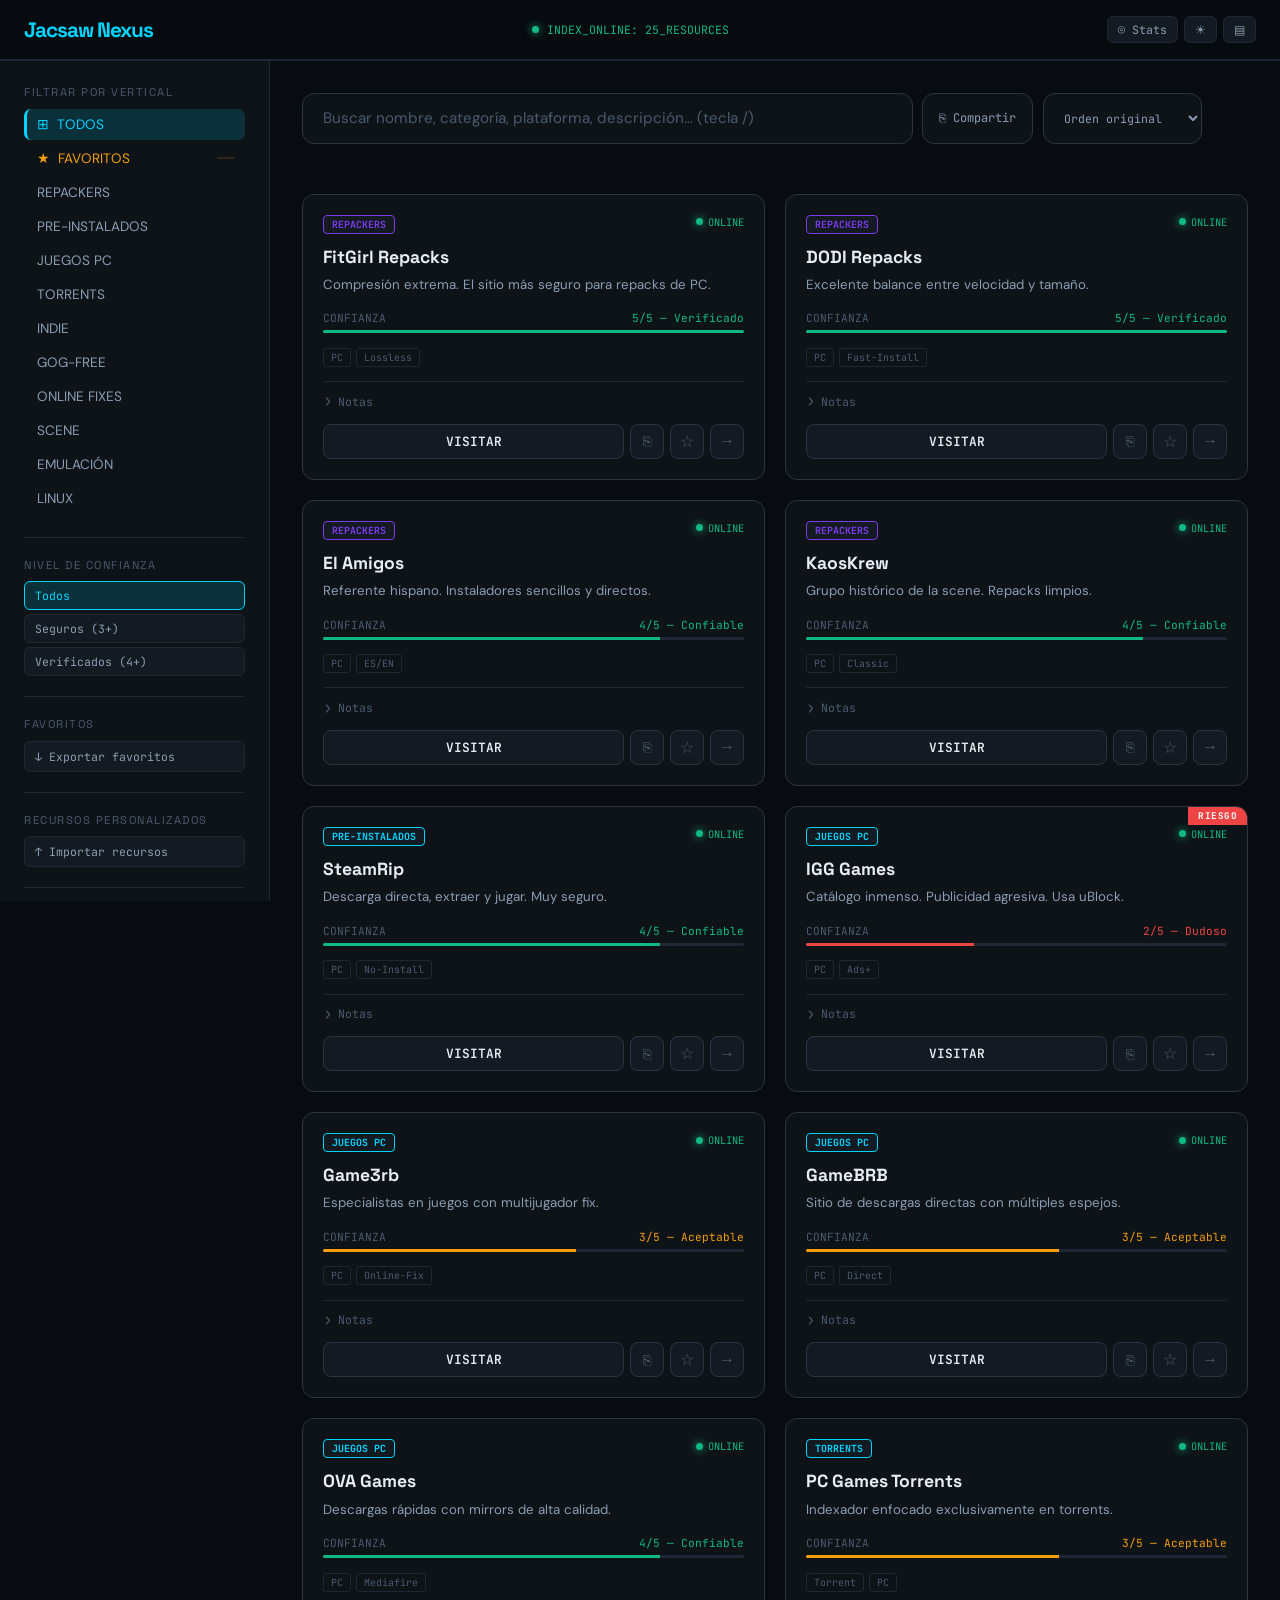
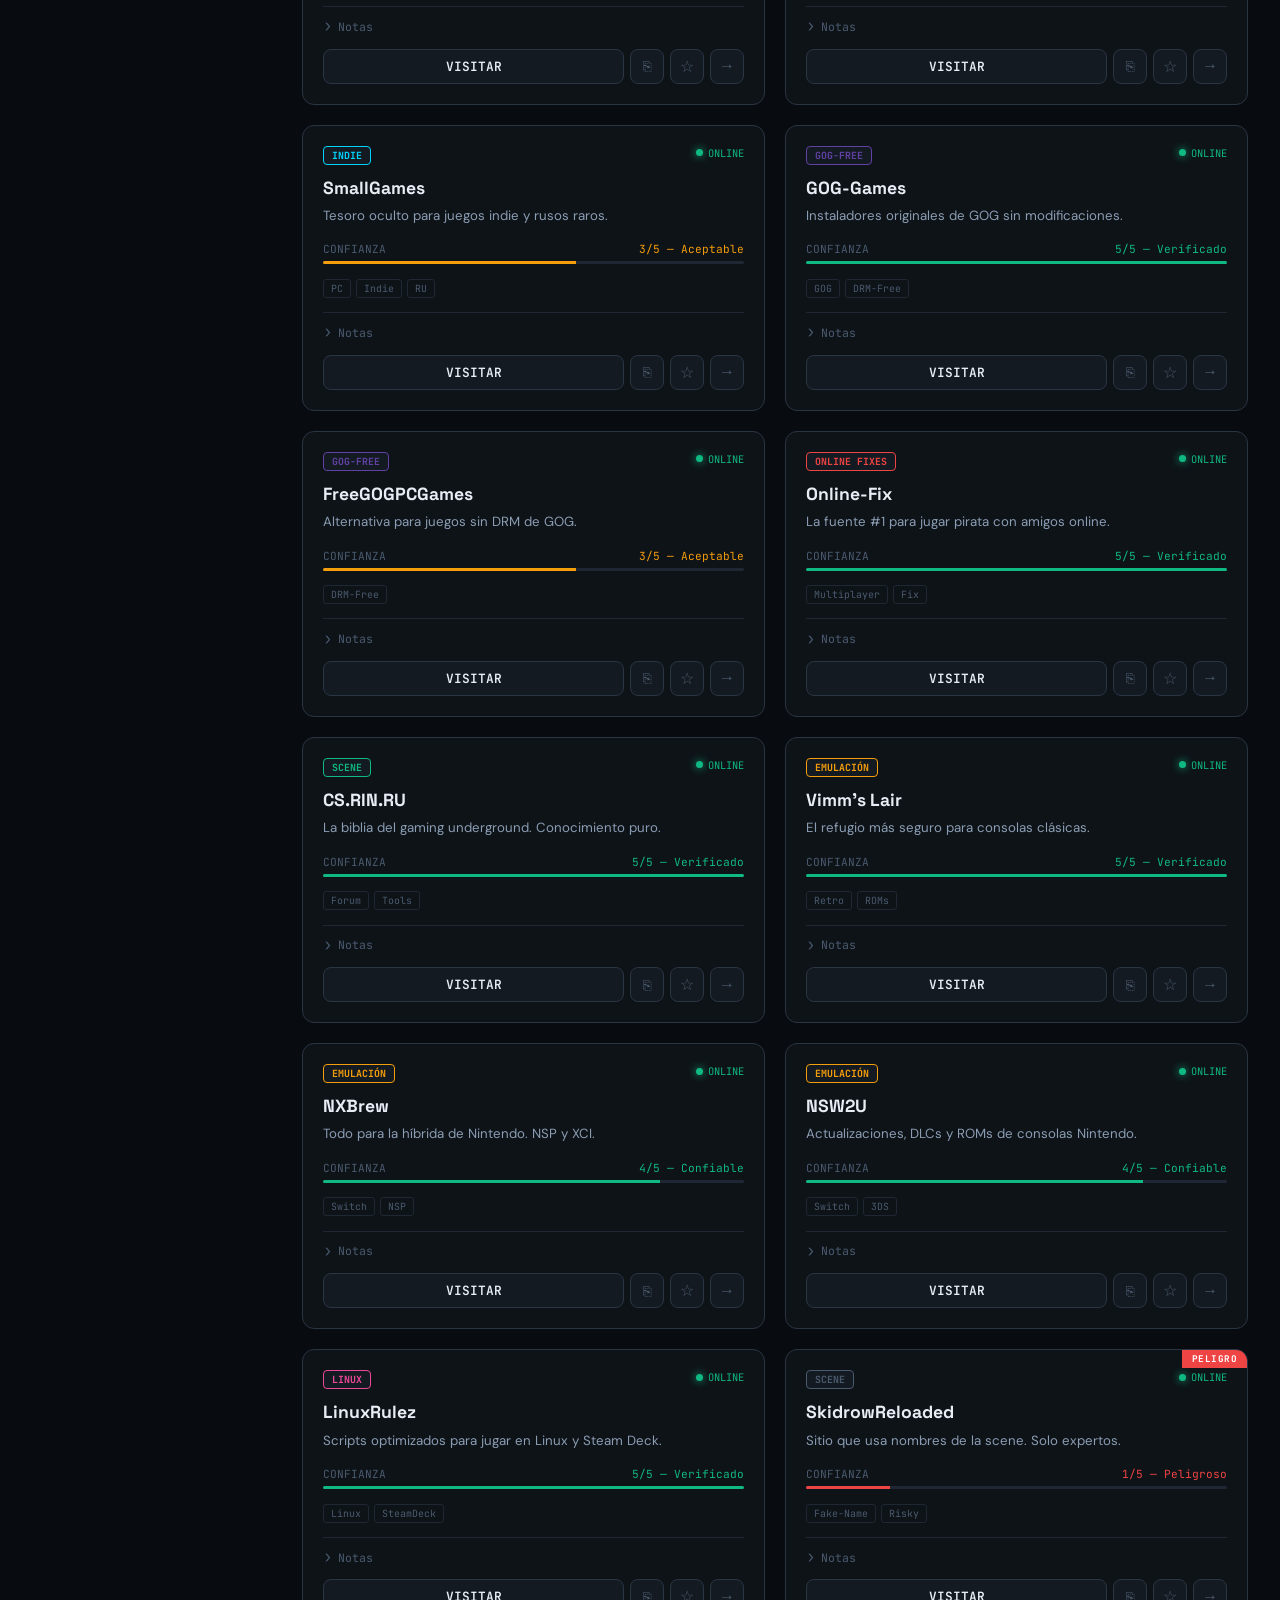
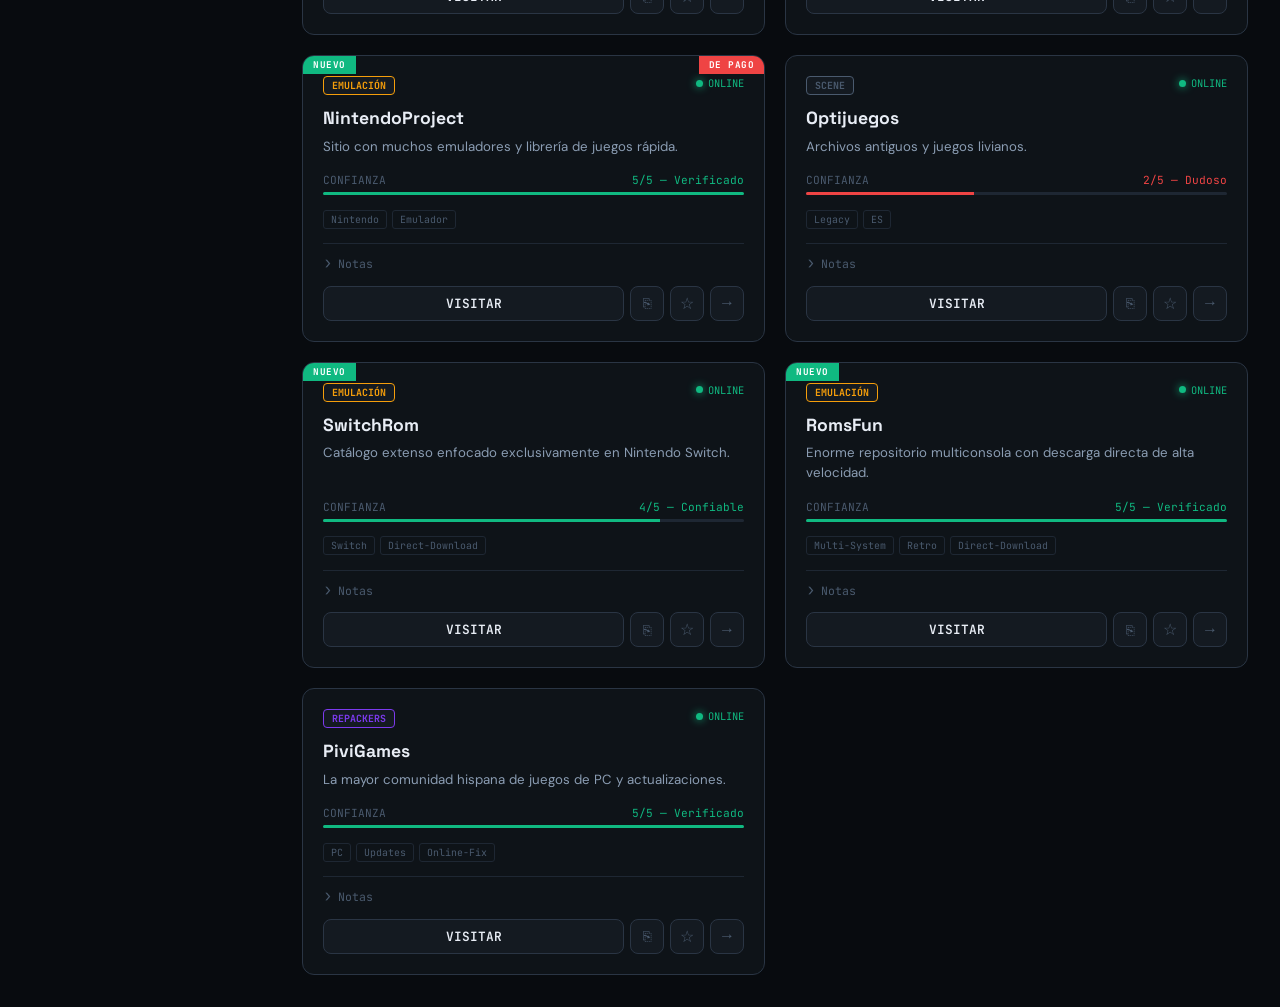
==== commit d5ce3032: "Admin Panel Remove" ====
--- a/index.html
+++ b/index.html
@@ -22,7 +22,6 @@
         <button class="nav-btn" id="btn-stats"   title="Panel de estadísticas (S)">◎ Stats</button>
         <button class="nav-btn" id="btn-theme"   title="Cambiar tema (T)">☀</button>
         <button class="nav-btn" id="btn-view"    title="Cambiar vista (V)">▤</button>
-        <button class="nav-btn nav-btn--admin" id="btn-admin" title="Panel de administración (Ctrl+Shift+A)">⚙</button>
         <button class="sidebar-toggle" id="sidebar-toggle" aria-label="Abrir filtros">☰</button>
     </div>
 </nav>
@@ -105,7 +104,7 @@
         <div class="sidebar-section">
             <span class="filter-title">Información</span>
             <p class="sidebar-info">NEXUS HUB es un índice de curación. No alojamos archivos. Los enlaces son externos y bajo tu responsabilidad.</p>
-            <p class="sidebar-info sidebar-hint">/ → buscar &nbsp;·&nbsp; S → stats &nbsp;·&nbsp; V → vista<br>Ctrl+Shift+A → admin</p>
+            <p class="sidebar-info sidebar-hint">/ → buscar &nbsp;·&nbsp; S → stats &nbsp;·&nbsp; V → vista<br></p>
         </div>
     </aside>
 
@@ -163,90 +162,6 @@
     </div>
 </div>
 
-<!-- ══════════════════════ ADMIN MODAL ══════════════════════ -->
-<div class="modal-overlay" id="admin-modal-overlay">
-    <div class="modal admin-modal">
-        <div class="admin-header">
-            <span class="admin-title">⚙ NEXUS ADMIN</span>
-            <button class="modal-close" id="admin-modal-close">✕</button>
-        </div>
-
-        <!-- Login -->
-        <div id="admin-login">
-            <p class="modal-subtitle">Introduce la contraseña de administrador para continuar.</p>
-            <input type="password" id="admin-password-input" class="form-input" placeholder="Contraseña...">
-            <div class="modal-actions" style="margin-top:1rem">
-                <button class="btn-secondary" id="admin-cancel-btn">Cancelar</button>
-                <button class="btn-primary" id="admin-login-btn">Acceder</button>
-            </div>
-            <p class="admin-hint">HINT: nexus2025</p>
-        </div>
-
-        <!-- Panel (visible tras auth) -->
-        <div id="admin-content" style="display:none">
-            <div class="admin-toolbar">
-                <button class="btn-primary" id="admin-add-btn">+ Añadir Recurso</button>
-                <button class="btn-secondary" id="admin-restore-btn">↺ Restaurar ocultos</button>
-            </div>
-            <div id="admin-resource-list"></div>
-
-            <!-- Resource Form -->
-            <div id="resource-form-container" style="display:none" class="resource-form">
-                <h3 id="form-title" class="form-section-title">Añadir Recurso</h3>
-                <div class="form-grid">
-                    <div class="form-group">
-                        <label class="form-label">Nombre *</label>
-                        <input type="text" id="f-name" class="form-input" placeholder="FitGirl Repacks">
-                    </div>
-                    <div class="form-group">
-                        <label class="form-label">Categoría *</label>
-                        <input type="text" id="f-category" class="form-input" list="cat-suggestions" placeholder="DDL">
-                        <datalist id="cat-suggestions"></datalist>
-                    </div>
-                    <div class="form-group form-group--full">
-                        <label class="form-label">URL *</label>
-                        <input type="url" id="f-url" class="form-input" placeholder="https://...">
-                    </div>
-                    <div class="form-group form-group--full">
-                        <label class="form-label">Descripción corta *</label>
-                        <input type="text" id="f-desc" class="form-input" placeholder="Breve descripción del recurso.">
-                    </div>
-                    <div class="form-group form-group--full">
-                        <label class="form-label">Notas extendidas</label>
-                        <textarea id="f-notes" class="form-input form-textarea" placeholder="Consejos, advertencias, requisitos..."></textarea>
-                    </div>
-                    <div class="form-group">
-                        <label class="form-label">Tags (separados por comas)</label>
-                        <input type="text" id="f-tags" class="form-input" placeholder="PC, Torrent, Switch">
-                    </div>
-                    <div class="form-group">
-                        <label class="form-label">Confianza (1–5)</label>
-                        <input type="number" id="f-trust" class="form-input" min="1" max="5" value="3">
-                    </div>
-                    <div class="form-group">
-                        <label class="form-label">Color acento</label>
-                        <input type="color" id="f-color" class="form-input form-color" value="#00D4FF">
-                    </div>
-                    <div class="form-group">
-                        <label class="form-label">Etiqueta de aviso</label>
-                        <input type="text" id="f-warn" class="form-input" placeholder="RIESGO / PELIGRO (opcional)">
-                    </div>
-                    <div class="form-group form-group--check">
-                        <label class="checkbox-label">
-                            <input type="checkbox" id="f-isnew"> Marcar como Nuevo
-                        </label>
-                    </div>
-                </div>
-                <input type="hidden" id="f-editing-id">
-                <div class="modal-actions" style="margin-top:1.5rem">
-                    <button class="btn-secondary" id="form-cancel-btn">Cancelar</button>
-                    <button class="btn-primary" id="form-save-btn">Guardar recurso</button>
-                </div>
-            </div>
-        </div>
-    </div>
-</div>
-
 <!-- ══════════════════════ TOAST ══════════════════════ -->
 <div id="toast-container" class="toast-container"></div>
 
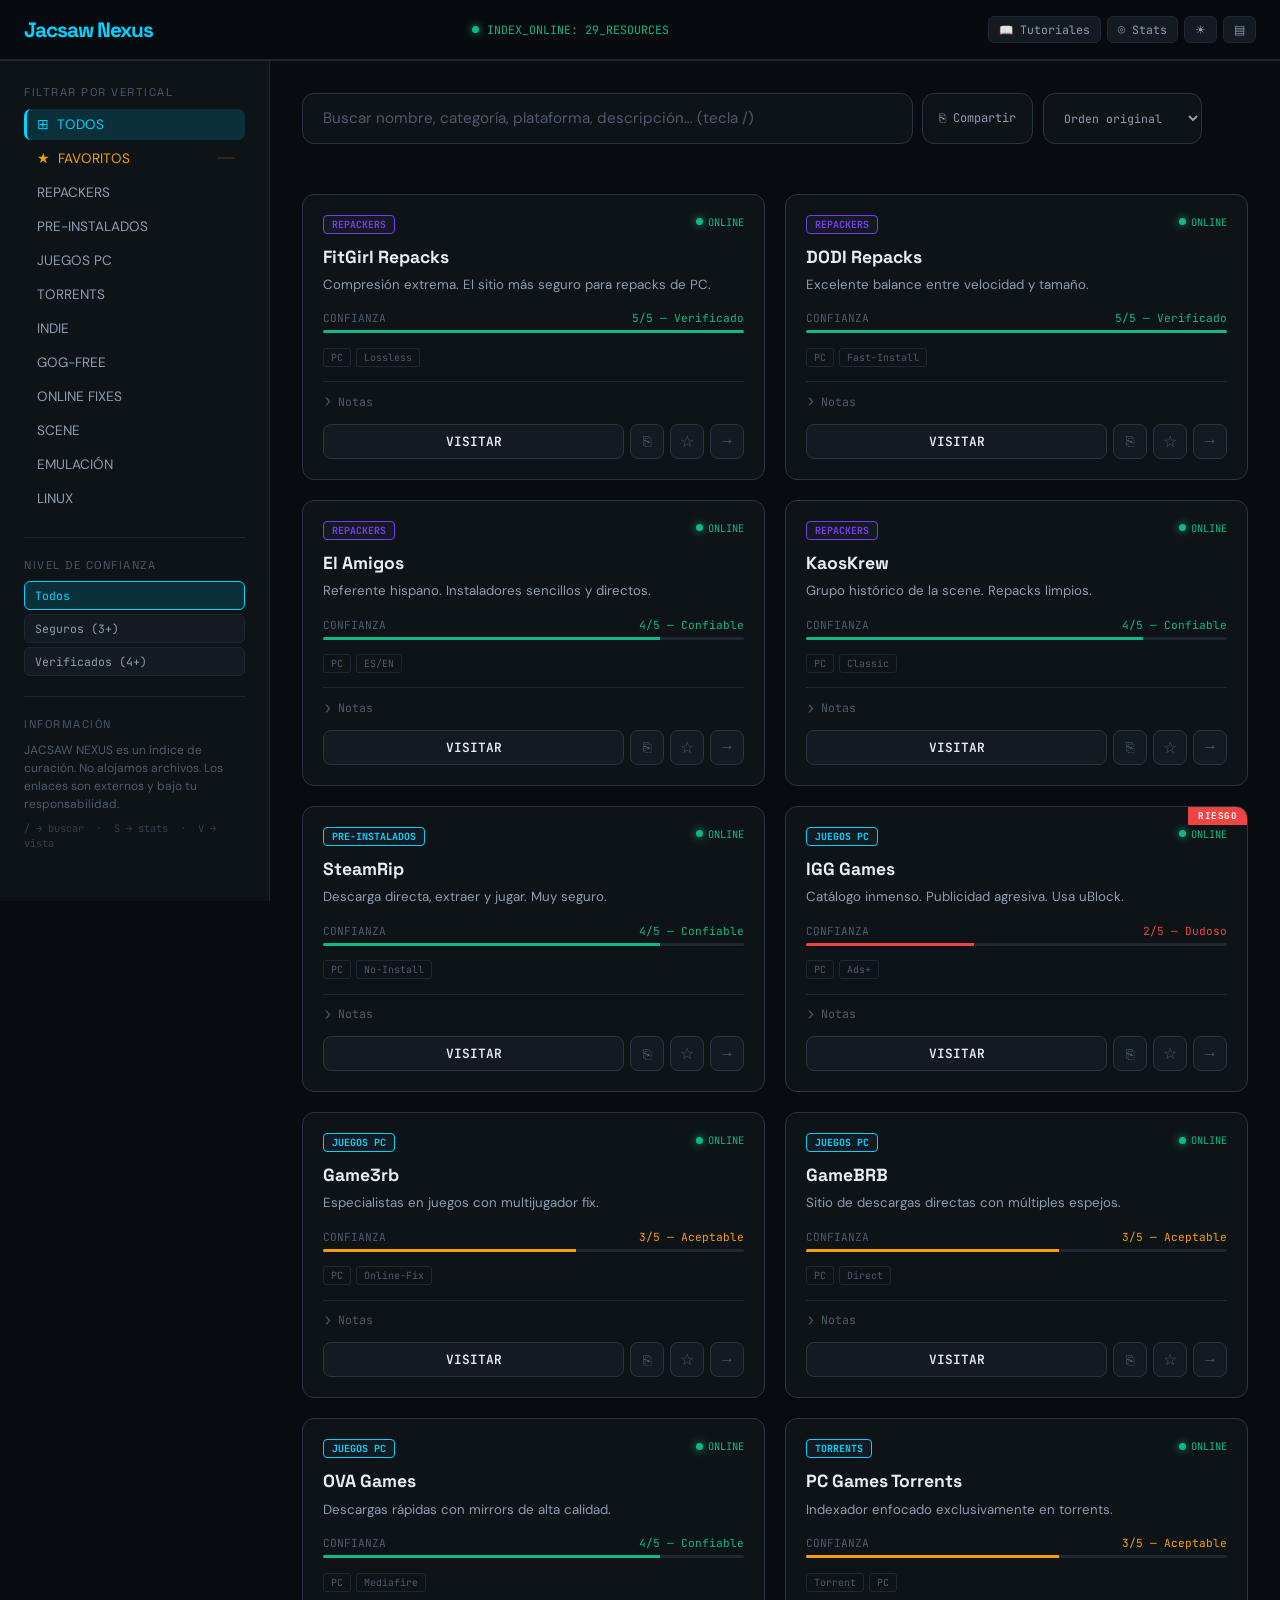
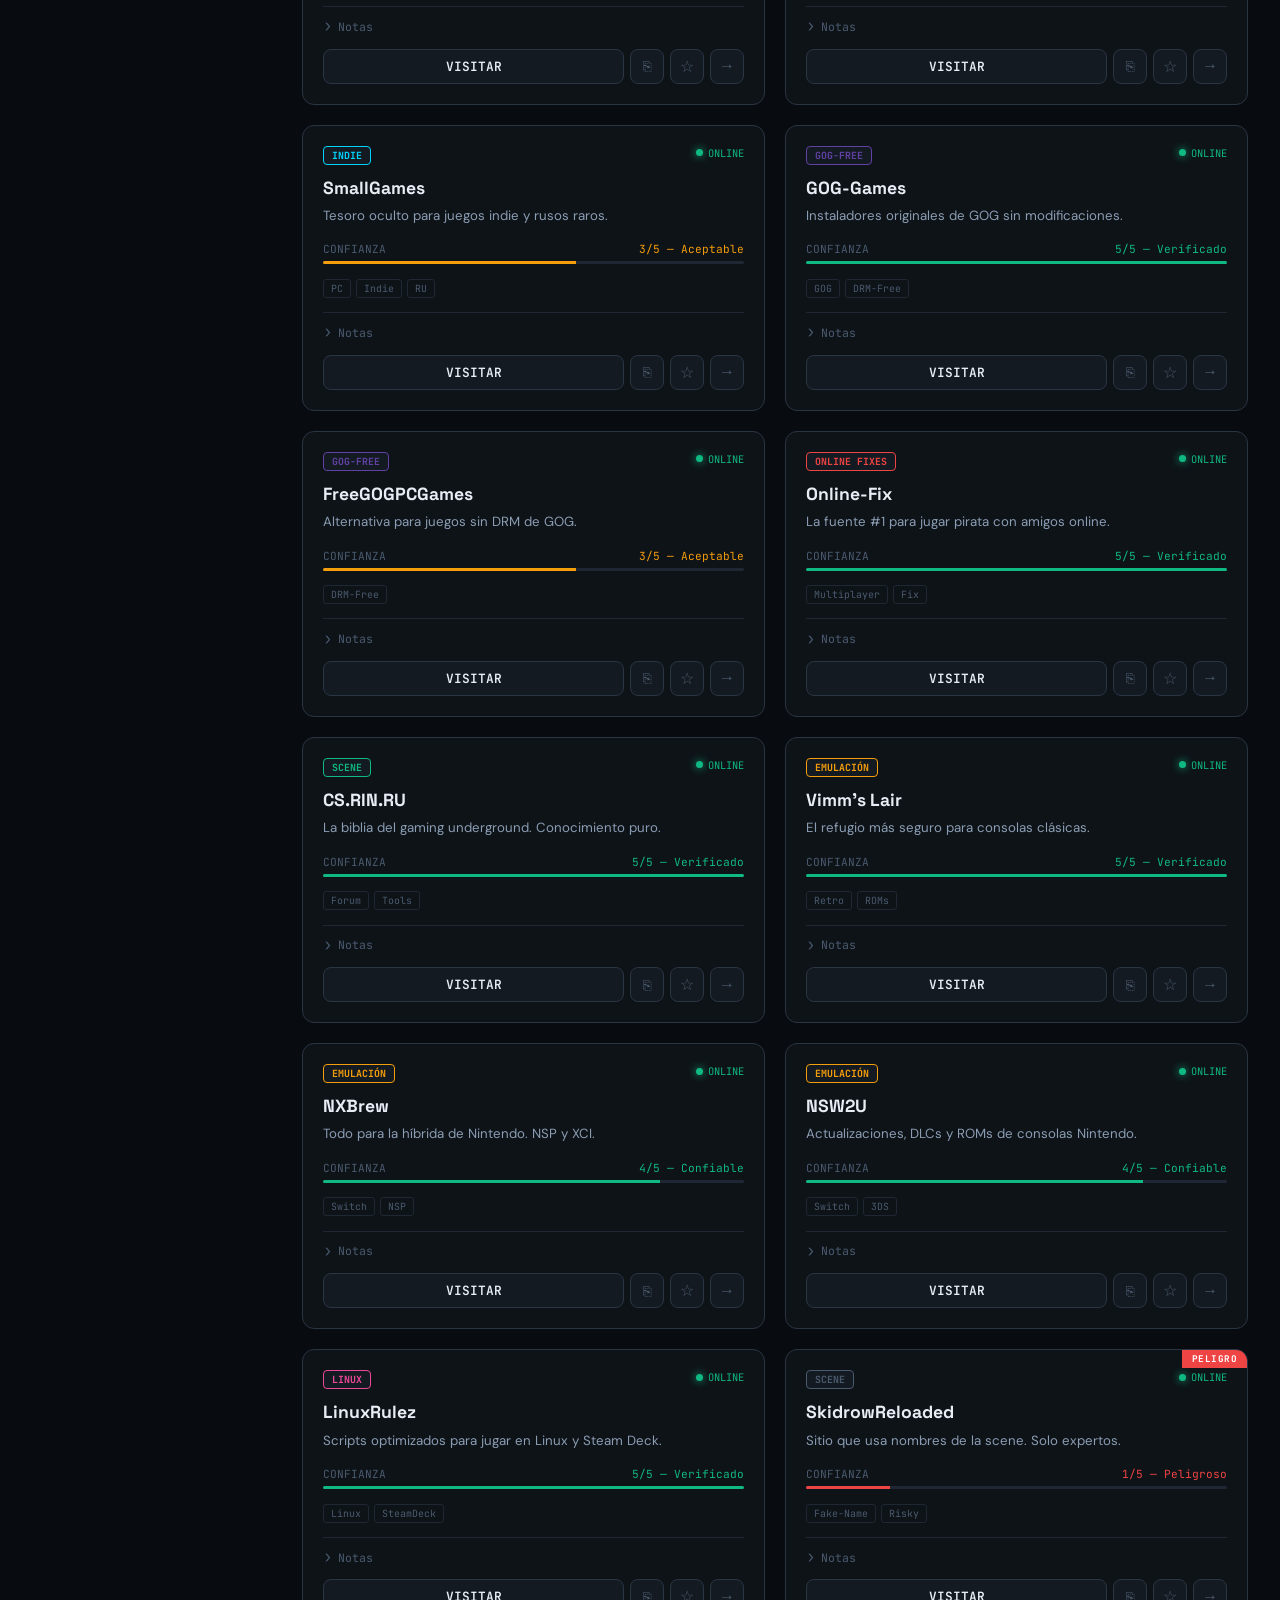
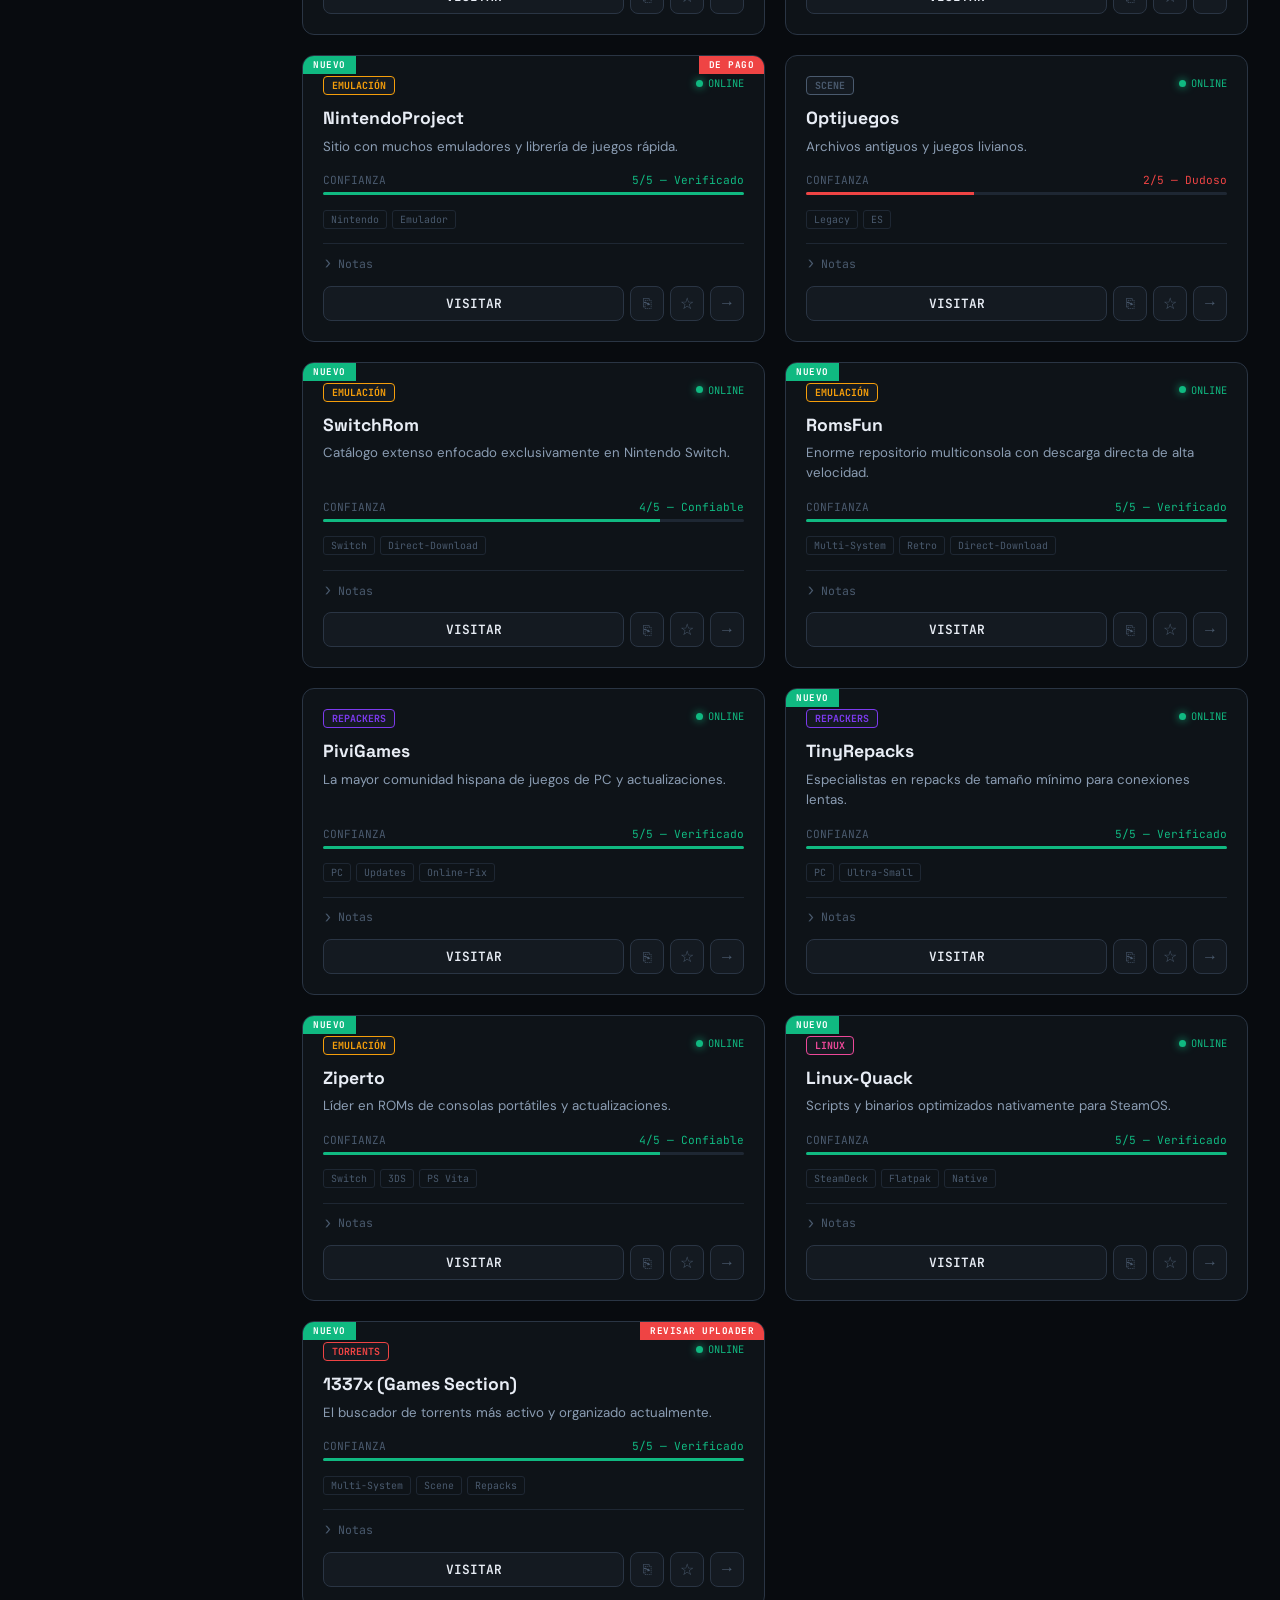
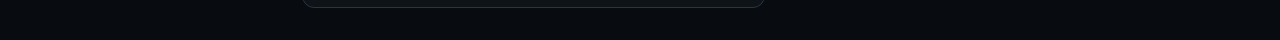
==== commit 94e87efa: "Add files via upload" ====
--- a/index.html
+++ b/index.html
@@ -19,7 +19,9 @@
         </div>
     </div>
     <div class="navbar-actions">
-        <button class="nav-btn" id="btn-stats"   title="Panel de estadísticas (S)">◎ Stats</button>
+        <a href="tutoriales.html" class="nav-btn" style="text-decoration: none; display: flex; align-items: center;">📖 Tutoriales</a>
+    
+        <button class="nav-btn" id="btn-stats" title="Panel de estadísticas (S)">◎ Stats</button>
         <button class="nav-btn" id="btn-theme"   title="Cambiar tema (T)">☀</button>
         <button class="nav-btn" id="btn-view"    title="Cambiar vista (V)">▤</button>
         <button class="sidebar-toggle" id="sidebar-toggle" aria-label="Abrir filtros">☰</button>
@@ -88,22 +90,11 @@
             </div>
         </div>
 
-        <!-- Export -->
-        <div class="sidebar-section">
-            <span class="filter-title">Favoritos</span>
-            <button class="sidebar-action-btn" id="btn-export-fav">↓ Exportar favoritos</button>
-        </div>
-
-        <!-- Import -->
-        <div class="sidebar-section">
-            <span class="filter-title">Recursos personalizados</span>
-            <button class="sidebar-action-btn" id="btn-open-import">↑ Importar recursos</button>
-        </div>
-
+        
         <!-- Info -->
         <div class="sidebar-section">
             <span class="filter-title">Información</span>
-            <p class="sidebar-info">NEXUS HUB es un índice de curación. No alojamos archivos. Los enlaces son externos y bajo tu responsabilidad.</p>
+            <p class="sidebar-info">JACSAW NEXUS es un índice de curación. No alojamos archivos. Los enlaces son externos y bajo tu responsabilidad.</p>
             <p class="sidebar-info sidebar-hint">/ → buscar &nbsp;·&nbsp; S → stats &nbsp;·&nbsp; V → vista<br></p>
         </div>
     </aside>
@@ -145,23 +136,6 @@
     </div>
 </div>
 
-<!-- ══════════════════════ IMPORT MODAL ══════════════════════ -->
-<div class="modal-overlay" id="import-modal-overlay">
-    <div class="modal import-modal">
-        <button class="modal-close" id="import-modal-close">✕</button>
-        <h2 class="modal-title">Importar Recursos</h2>
-        <p class="modal-subtitle">Pega un array JSON con tus recursos personalizados.
-            <button class="link-btn" id="btn-import-example">Ver ejemplo</button>
-        </p>
-        <textarea id="import-textarea" class="import-textarea"
-            placeholder='[{"name":"Mi Recurso","category":"DDL","url":"https://...","trust":4,"tags":["PC"],"desc":"Descripción."}]'></textarea>
-        <div class="modal-actions">
-            <button class="btn-secondary" id="import-cancel-btn">Cancelar</button>
-            <button class="btn-primary" id="import-confirm-btn">↑ Importar</button>
-        </div>
-    </div>
-</div>
-
 <!-- ══════════════════════ TOAST ══════════════════════ -->
 <div id="toast-container" class="toast-container"></div>
 
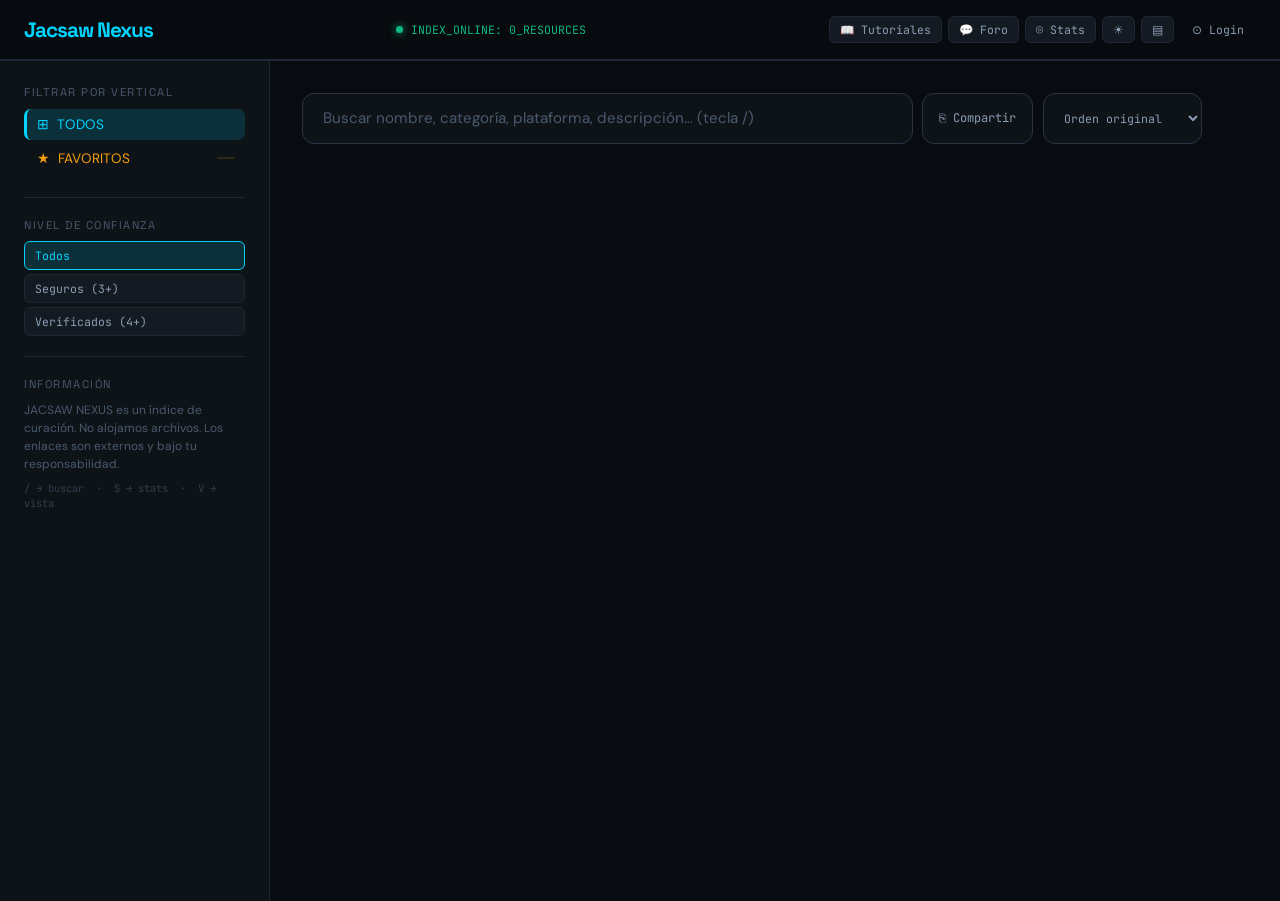
==== commit 7362d6ee: "Forum + Profiles + DB + Suggestions Added" ====
--- a/index.html
+++ b/index.html
@@ -19,11 +19,17 @@
         </div>
     </div>
     <div class="navbar-actions">
-        <a href="tutoriales.html" class="nav-btn" style="text-decoration: none; display: flex; align-items: center;">📖 Tutoriales</a>
-    
+        <a href="tutoriales.html" class="nav-btn" style="text-decoration:none;display:flex;align-items:center;">📖 Tutoriales</a>
+        <a href="forum.html" class="nav-btn" style="text-decoration:none;display:flex;align-items:center;">💬 Foro</a>
         <button class="nav-btn" id="btn-stats" title="Panel de estadísticas (S)">◎ Stats</button>
-        <button class="nav-btn" id="btn-theme"   title="Cambiar tema (T)">☀</button>
-        <button class="nav-btn" id="btn-view"    title="Cambiar vista (V)">▤</button>
+        <button class="nav-btn" id="btn-theme" title="Cambiar tema (T)">☀</button>
+        <button class="nav-btn" id="btn-view"  title="Cambiar vista (V)">▤</button>
+        <!-- Profile button — hidden until logged in -->
+        <button class="nav-btn nav-btn--profile" id="btn-profile" title="Mi perfil" style="display:none">⊛ Perfil</button>
+        <button class="nav-btn nav-btn--auth" id="btn-auth" title="Iniciar sesión">⊙ Login</button>
+        <img id="auth-avatar" src="" alt="avatar"
+             style="display:none;width:26px;height:26px;border-radius:50%;object-fit:cover;margin-left:2px;vertical-align:middle;cursor:pointer;"
+             title="Ver perfil">
         <button class="sidebar-toggle" id="sidebar-toggle" aria-label="Abrir filtros">☰</button>
     </div>
 </nav>
@@ -67,8 +73,6 @@
 
     <!-- SIDEBAR -->
     <aside class="sidebar" id="sidebar">
-
-        <!-- Categories -->
         <span class="filter-title">Filtrar por Vertical</span>
         <div id="filter-container">
             <div class="category-chip active" data-cat="ALL" onclick="filterByCategory('ALL')">
@@ -80,7 +84,6 @@
             </div>
         </div>
 
-        <!-- Trust filter -->
         <div class="sidebar-section">
             <span class="filter-title">Nivel de Confianza</span>
             <div class="trust-filter-group" id="trust-filter-group">
@@ -90,12 +93,10 @@
             </div>
         </div>
 
-        
-        <!-- Info -->
         <div class="sidebar-section">
             <span class="filter-title">Información</span>
             <p class="sidebar-info">JACSAW NEXUS es un índice de curación. No alojamos archivos. Los enlaces son externos y bajo tu responsabilidad.</p>
-            <p class="sidebar-info sidebar-hint">/ → buscar &nbsp;·&nbsp; S → stats &nbsp;·&nbsp; V → vista<br></p>
+            <p class="sidebar-info sidebar-hint">/ → buscar &nbsp;·&nbsp; S → stats &nbsp;·&nbsp; V → vista</p>
         </div>
     </aside>
 
@@ -112,6 +113,7 @@
                 <button class="share-btn" id="btn-share" title="Compartir filtro actual">⎘ Compartir</button>
                 <select class="sort-select" id="sort-select">
                     <option value="DEFAULT">Orden original</option>
+                    <option value="POPULAR">🔥 Más popular</option>
                     <option value="TRUST_DESC">Mayor confianza</option>
                     <option value="TRUST_ASC">Menor confianza</option>
                     <option value="NAME_ASC">Nombre A → Z</option>
@@ -136,10 +138,62 @@
     </div>
 </div>
 
+<!-- ══════════════════════ PROFILE MODAL ══════════════════════ -->
+<div class="modal-overlay" id="profile-modal-overlay">
+    <div class="modal profile-modal">
+        <button class="modal-close" id="profile-modal-close">✕</button>
+        <div class="profile-modal-inner">
+            <div class="profile-header">
+                <img id="profile-avatar-img" src="" alt="avatar" style="display:none;width:56px;height:56px;border-radius:50%;object-fit:cover;border:2px solid var(--border)">
+                <div>
+                    <h3 class="profile-title">Mi Perfil</h3>
+                    <p class="profile-meta" id="profile-email" style="font-size:0.75rem;color:var(--text-tertiary);margin:0"></p>
+                    <p class="profile-meta" style="font-size:0.65rem;color:var(--text-tertiary);margin:0;font-family:var(--font-mono)">uid: <span id="profile-uid"></span></p>
+                </div>
+            </div>
+
+            <div class="profile-form">
+                <div class="profile-field">
+                    <label class="profile-label" for="profile-name-input">Nombre público <span style="color:var(--danger)">*</span></label>
+                    <input type="text" id="profile-name-input" class="profile-input"
+                           maxlength="32" placeholder="Tu nombre o alias"
+                           autocomplete="off" spellcheck="false">
+                    <span class="profile-hint">Máx. 32 caracteres. Se muestra en el índice.</span>
+                </div>
+                <div class="profile-field">
+                    <label class="profile-label" for="profile-bio-input">Bio</label>
+                    <textarea id="profile-bio-input" class="profile-input profile-textarea"
+                              maxlength="160" rows="3"
+                              placeholder="Cuéntanos algo (opcional)…"></textarea>
+                    <span class="profile-hint">Máx. 160 caracteres.</span>
+                </div>
+            </div>
+
+            <div class="profile-actions">
+                <button class="profile-cancel-btn" onclick="closeProfileModal()">Cancelar</button>
+                <button class="profile-save-btn" id="profile-save-btn">Guardar</button>
+            </div>
+        </div>
+    </div>
+</div>
+
 <!-- ══════════════════════ TOAST ══════════════════════ -->
 <div id="toast-container" class="toast-container"></div>
 
-<script src="data.js"></script>
-<script src="app.js"></script>
+<!-- ══════════════════════ ALERT MODAL ══════════════════════ -->
+<div class="modal-overlay" id="alert-modal-overlay">
+    <div class="modal alert-modal">
+        <div class="alert-modal-content">
+            <p id="alert-message"></p>
+            <div class="alert-buttons">
+                <button id="alert-ok-btn">OK</button>
+                <button id="alert-cancel-btn" style="display:none">Cancelar</button>
+            </div>
+        </div>
+    </div>
+</div>
+
+<script src="_nx.js"></script>
+<script type="module" src="app.js"></script>
 </body>
 </html>
--- a/jacsaw-nexus.css
+++ b/jacsaw-nexus.css
@@ -97,7 +97,7 @@
     gap: 8px;
 }
 
-.navbar-actions { display: flex; align-items: center; gap: 6px; }
+.navbar-actions { display: flex; align-items: center; gap: 6px; margin-left: auto; }
 
 .nav-btn {
     background: var(--bg-tertiary);
@@ -855,6 +855,47 @@
     scrollbar-width: thin;
 }
 .modal-overlay.active .modal { transform: translateY(0); }
+
+/* Alert Modal */
+.alert-modal {
+    max-width: 400px;
+    text-align: center;
+}
+.alert-modal-content {
+    padding: 2rem;
+}
+.alert-modal-content p {
+    margin-bottom: 1.5rem;
+    line-height: 1.6;
+    white-space: pre-line;
+}
+.alert-buttons {
+    display: flex;
+    gap: 0.75rem;
+    justify-content: center;
+}
+.alert-buttons button {
+    padding: 8px 20px;
+    border: 1px solid var(--border-subtle);
+    background: var(--bg-tertiary);
+    color: var(--text-primary);
+    border-radius: 6px;
+    cursor: pointer;
+    transition: var(--transition);
+    font-family: var(--font-body);
+}
+.alert-buttons button:hover {
+    border-color: var(--accent);
+    color: var(--accent);
+}
+#alert-ok-btn {
+    background: var(--accent);
+    color: var(--bg-primary);
+    border-color: var(--accent);
+}
+#alert-ok-btn:hover {
+    filter: brightness(1.1);
+}
 
 .modal-close {
     position: absolute;
@@ -1213,4 +1254,206 @@
     .list-row > *:nth-child(n+3) { display: none; }
     .form-grid { grid-template-columns: 1fr; }
     .form-group--full { grid-column: 1; }
+}
+/* ============================================================
+   AUTH BUTTON
+   ============================================================ */
+.nav-btn--auth,
+.nav-btn--profile {
+    background: transparent;
+    border: 1px solid var(--border);
+    color: var(--text-secondary);
+    padding: 0.3rem 0.75rem;
+    border-radius: 6px;
+    font-family: var(--font-mono);
+    font-size: 0.72rem;
+    cursor: pointer;
+    transition: border-color 0.2s, color 0.2s, background 0.2s;
+    white-space: nowrap;
+}
+.nav-btn--auth:hover,
+.nav-btn--profile:hover {
+    border-color: var(--accent);
+    color: var(--accent);
+    background: color-mix(in srgb, var(--accent) 8%, transparent);
+}
+
+/* ============================================================
+   VISIT COUNTER BADGE
+   ============================================================ */
+.visit-counter {
+    display: inline-flex;
+    align-items: center;
+    gap: 3px;
+    font-family: var(--font-mono);
+    font-size: 0.65rem;
+    color: var(--text-tertiary);
+    background: var(--bg-tertiary);
+    border: 1px solid var(--border);
+    border-radius: 20px;
+    padding: 1px 7px;
+    white-space: nowrap;
+    transition: color 0.2s;
+}
+.visit-counter--sm {
+    font-size: 0.6rem;
+    padding: 1px 5px;
+    margin-left: 6px;
+    vertical-align: middle;
+}
+
+/* ============================================================
+   PROFILE MODAL
+   ============================================================ */
+.profile-modal {
+    width: min(480px, 94vw);
+    max-height: 90vh;
+    overflow-y: auto;
+    padding: 2rem;
+}
+.profile-modal-inner { display: flex; flex-direction: column; gap: 1.5rem; }
+
+.profile-header {
+    display: flex;
+    align-items: center;
+    gap: 1rem;
+}
+.profile-title {
+    font-size: 1.1rem;
+    font-weight: 700;
+    color: var(--text-primary);
+    margin: 0 0 2px;
+}
+.profile-form { display: flex; flex-direction: column; gap: 1.1rem; }
+.profile-field { display: flex; flex-direction: column; gap: 0.35rem; }
+.profile-label {
+    font-size: 0.72rem;
+    font-weight: 600;
+    color: var(--text-secondary);
+    text-transform: uppercase;
+    letter-spacing: 0.05em;
+    font-family: var(--font-mono);
+}
+.profile-input {
+    background: var(--bg-tertiary);
+    border: 1px solid var(--border);
+    border-radius: 8px;
+    padding: 0.55rem 0.75rem;
+    color: var(--text-primary);
+    font-size: 0.875rem;
+    font-family: var(--font-body);
+    width: 100%;
+    box-sizing: border-box;
+    transition: border-color 0.2s;
+    resize: none;
+}
+.profile-input:focus {
+    outline: none;
+    border-color: var(--accent);
+}
+.profile-textarea { resize: vertical; min-height: 72px; }
+.profile-hint {
+    font-size: 0.65rem;
+    color: var(--text-tertiary);
+    font-family: var(--font-mono);
+}
+.profile-actions {
+    display: flex;
+    gap: 0.75rem;
+    justify-content: flex-end;
+    padding-top: 0.5rem;
+    border-top: 1px solid var(--border);
+}
+.profile-cancel-btn {
+    background: transparent;
+    border: 1px solid var(--border);
+    color: var(--text-secondary);
+    padding: 0.45rem 1.1rem;
+    border-radius: 7px;
+    font-size: 0.82rem;
+    cursor: pointer;
+    transition: border-color 0.2s, color 0.2s;
+}
+.profile-cancel-btn:hover { border-color: var(--text-secondary); color: var(--text-primary); }
+.profile-save-btn {
+    background: var(--accent);
+    border: none;
+    color: #fff;
+    padding: 0.45rem 1.3rem;
+    border-radius: 7px;
+    font-size: 0.82rem;
+    font-weight: 600;
+    cursor: pointer;
+    transition: opacity 0.15s;
+}
+.profile-save-btn:hover { opacity: 0.85; }
+.profile-save-btn:disabled { opacity: 0.5; cursor: not-allowed; }
+
+/* ============================================================
+   SHARE BANNER
+   ============================================================ */
+.share-banner {
+    position: fixed;
+    bottom: 1.5rem;
+    left: 50%;
+    transform: translateX(-50%) translateY(120%);
+    display: flex;
+    align-items: center;
+    gap: 0.75rem;
+    background: var(--bg-secondary);
+    border: 1px solid var(--border);
+    border-left: 3px solid var(--accent);
+    border-radius: 10px;
+    padding: 0.7rem 1rem;
+    box-shadow: 0 8px 32px rgba(0,0,0,0.35);
+    z-index: 1100;
+    max-width: 520px;
+    width: calc(100vw - 2rem);
+    opacity: 0;
+    transition: transform 0.45s cubic-bezier(0.34,1.56,0.64,1), opacity 0.35s ease;
+}
+.share-banner.visible {
+    transform: translateX(-50%) translateY(0);
+    opacity: 1;
+}
+.share-banner-icon { font-size: 1.25rem; flex-shrink: 0; }
+.share-banner-text {
+    font-size: 0.8rem;
+    color: var(--text-secondary);
+    line-height: 1.4;
+    flex: 1;
+}
+.share-banner-text strong { color: var(--text-primary); }
+.share-banner-btn {
+    background: var(--accent);
+    color: #fff;
+    border: none;
+    border-radius: 6px;
+    padding: 0.35rem 0.85rem;
+    font-size: 0.75rem;
+    font-weight: 600;
+    cursor: pointer;
+    white-space: nowrap;
+    transition: opacity 0.15s;
+    flex-shrink: 0;
+}
+.share-banner-btn:hover { opacity: 0.85; }
+.share-banner-close {
+    background: none;
+    border: none;
+    color: var(--text-tertiary);
+    cursor: pointer;
+    font-size: 0.85rem;
+    padding: 0.15rem 0.3rem;
+    border-radius: 4px;
+    flex-shrink: 0;
+    transition: color 0.15s;
+}
+.share-banner-close:hover { color: var(--text-primary); }
+
+@media (max-width: 600px) {
+    .nav-btn--auth,
+    .nav-btn--profile  { font-size: 0.68rem; padding: 0.25rem 0.5rem; }
+    .share-banner      { flex-wrap: wrap; bottom: 1rem; }
+    .profile-modal     { padding: 1.25rem; }
 }
